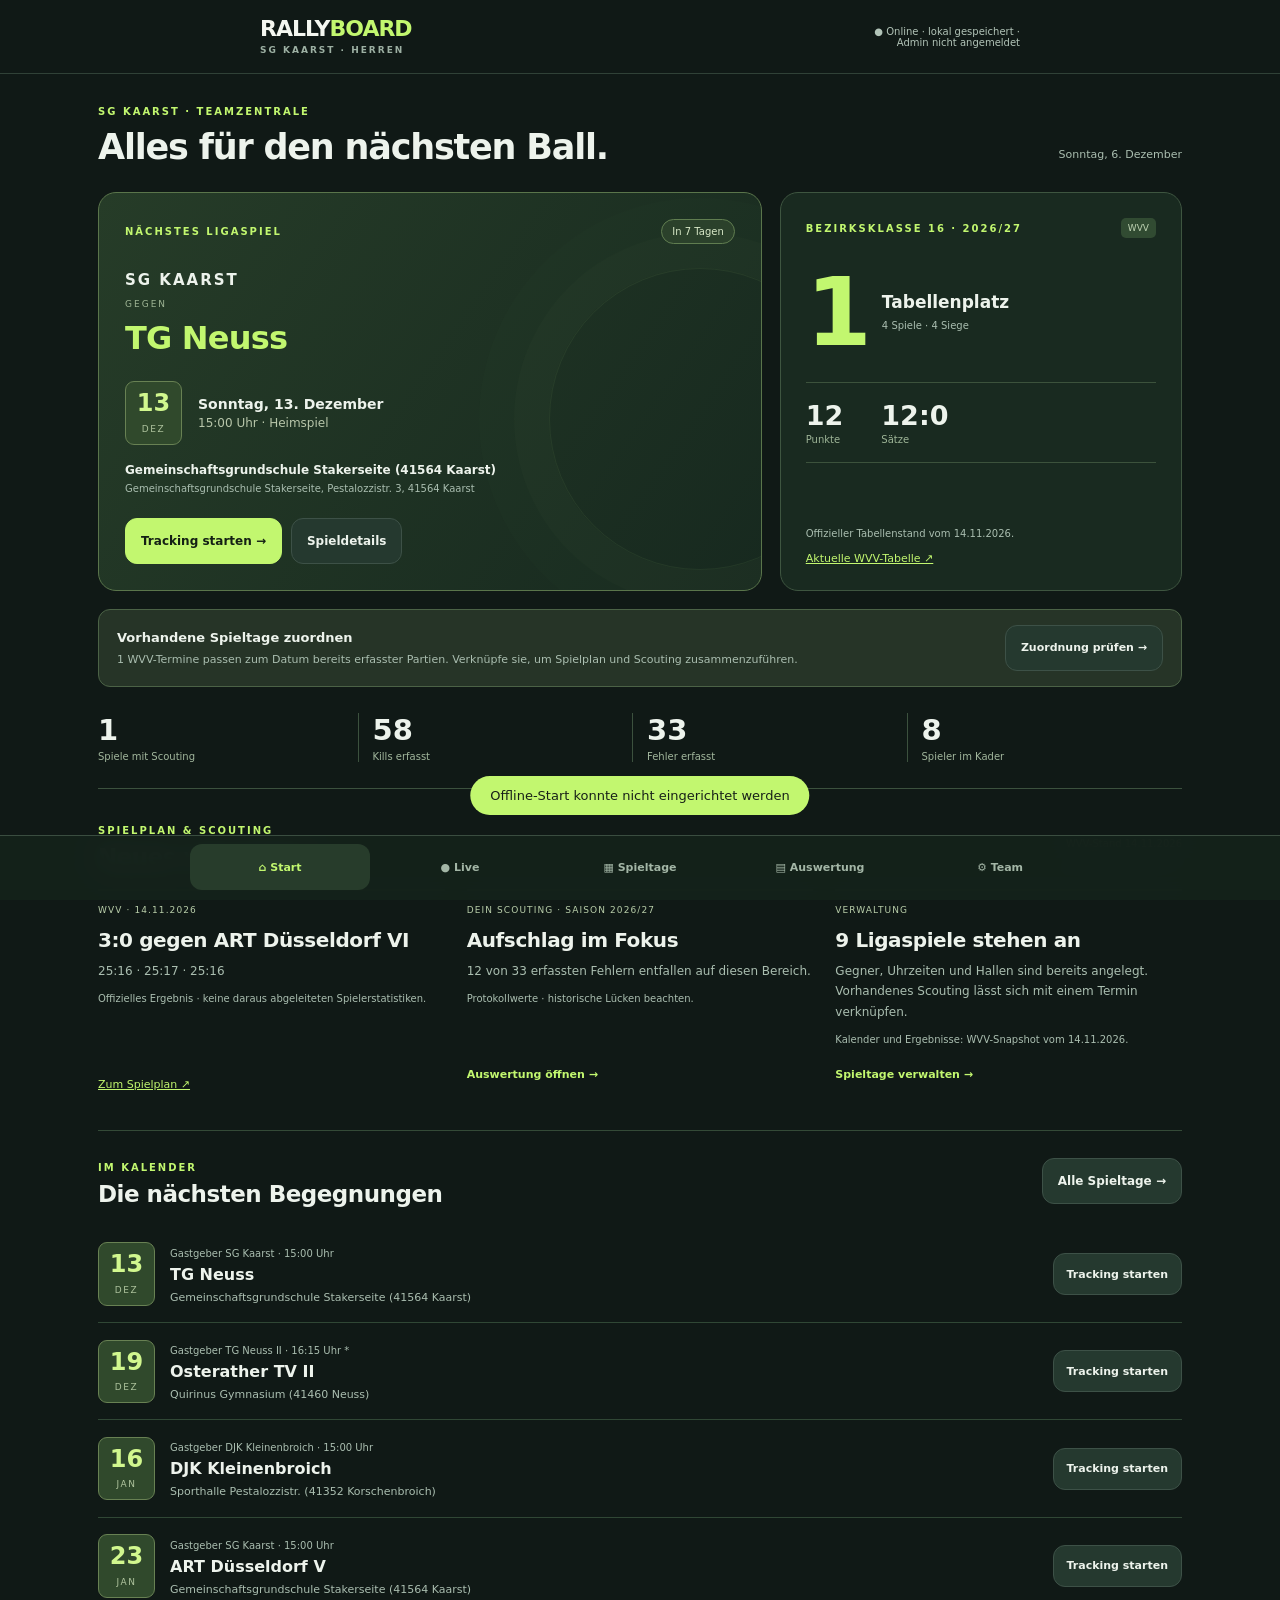
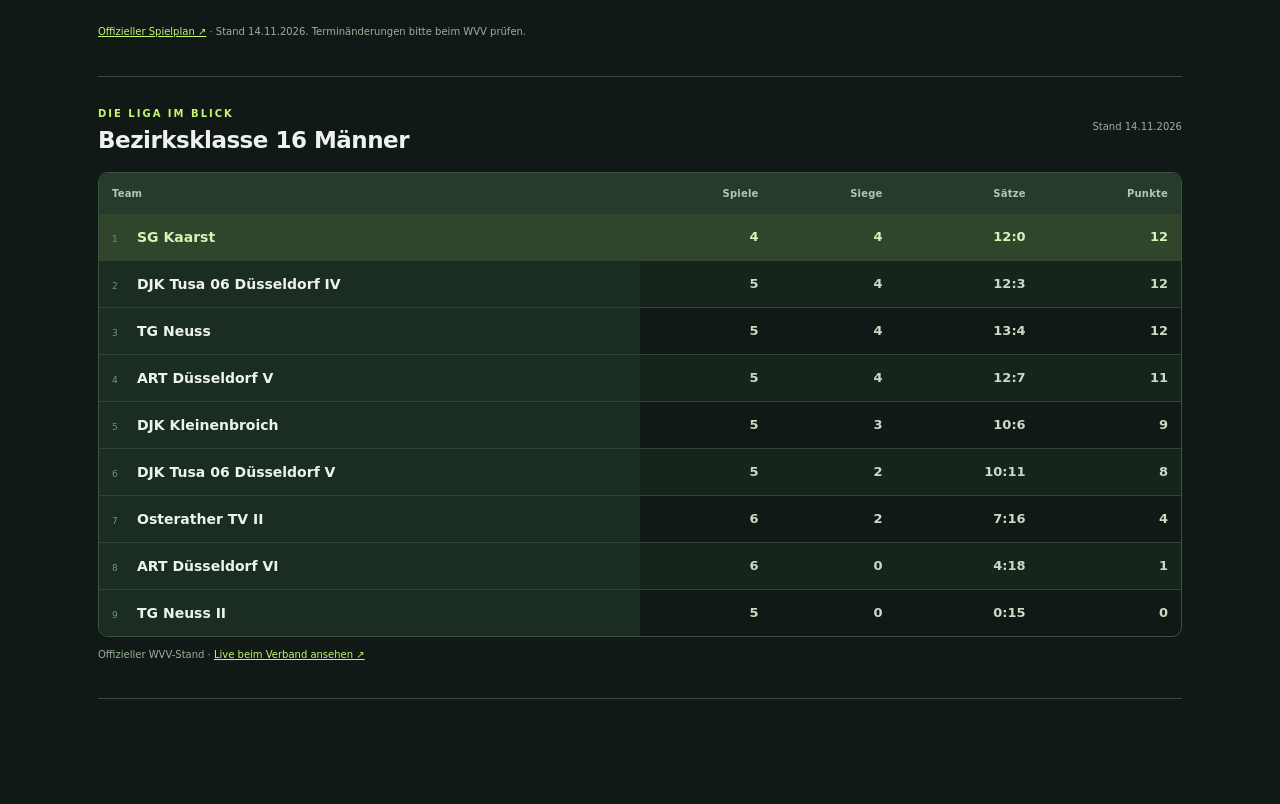
==== index.html @ a2b87a85 "Add WVV fixture import and club dashboard with upcoming games and news" ====
<!doctype html><html lang="de"><head><meta charset="UTF-8"><meta name="viewport" content="width=device-width,initial-scale=1,viewport-fit=cover"><meta name="theme-color" content="#101916"><meta name="apple-mobile-web-app-capable" content="yes"><meta name="apple-mobile-web-app-title" content="RallyBoard"><title>RallyBoard · SG Kaarst</title><link rel="manifest" href="./manifest.webmanifest"><link rel="icon" href="./icon.svg"><link rel="apple-touch-icon" href="./icon-192.png"><link rel="stylesheet" href="./style.css?v=13"></head><body><header><a class="brand" href="./">RALLY<span>BOARD</span><small>SG KAARST · HERREN</small></a><span id="status" role="status">Speicher wird geöffnet …</span></header><main id="app"></main><nav id="nav" aria-label="Hauptnavigation"></nav><div id="toast" role="status" aria-live="polite"></div><dialog id="sheet"></dialog><script type="module" src="./app.mjs?v=13"></script></body></html>
---- style.css ----
:root{font-family:Inter,ui-sans-serif,system-ui,-apple-system,sans-serif;color:#edf3ec;background:#101916;font-synthesis:none;color-scheme:dark}*{box-sizing:border-box}body{margin:0}button,input,select{font:inherit}button,a,input,select{touch-action:manipulation}button{cursor:pointer;border:1px solid #3d5147;border-radius:12px;padding:13px 15px;background:#25392f;color:#edf3ec;font-weight:650;min-height:46px}button:active{transform:scale(.98)}button:disabled{opacity:.4;cursor:default}button:focus-visible,input:focus-visible,select:focus-visible{outline:3px solid #c2f76f;outline-offset:3px}a{color:#c2f76f}header{height:84px;padding:18px max(18px,calc((100vw - 760px)/2));display:flex;align-items:center;justify-content:space-between;border-bottom:1px solid #304137;gap:12px}.brand{color:#f4f7f0;text-decoration:none;font-weight:900;font-style:italic;letter-spacing:-1px;font-size:22px}.brand span{color:#c2f76f}.brand small{display:block;font-style:normal;letter-spacing:2px;font-size:9px;color:#9db0a3;margin-top:3px}#status{font-size:10px;color:#b2c4b8;text-align:right;max-width:150px}main{max-width:760px;margin:auto;padding:20px 18px 105px}h1{font-size:30px;letter-spacing:-1px;margin:6px 0 18px}h2{font-size:20px;margin:8px 0 16px}h3{font-size:16px}p,small{color:#aabeb0;line-height:1.5}small{font-size:12px}.eyebrow{text-transform:uppercase;color:#c2f76f;font-size:10px;letter-spacing:2px;font-weight:750}.row{display:flex;align-items:center;justify-content:space-between;gap:10px}.row>*{min-width:0}.primary{background:#c2f76f;color:#142014;border-color:#c2f76f}.wide{width:100%;margin-top:12px}.players{display:grid;grid-template-columns:1fr 1fr;gap:10px;margin:14px 0}.player{height:clamp(86px,14vh,125px);text-align:left;background:linear-gradient(140deg,#293c31,#1c2d24);position:relative;padding:16px;border-color:#435b4a}.player b{display:block;font-size:23px;letter-spacing:-.5px}.player small{font-size:11px;color:#a8bda8}.player .slot{position:absolute;right:12px;top:12px;color:#86a17d;font-size:11px}.court{border-top:3px solid #9bb394;padding-top:8px}.positions{display:grid;grid-template-columns:repeat(5,1fr);gap:6px}.positions button{padding:10px 2px;font-size:12px}.positions b{display:block;color:#c2f76f;font-size:20px;margin-top:3px}.toolbar{display:flex;gap:8px;margin-top:13px}.toolbar button{flex:1}nav{position:fixed;bottom:0;left:0;right:0;background:#14221bf5;border-top:1px solid #3a4d40;display:flex;justify-content:center;padding:8px 8px max(10px,env(safe-area-inset-bottom));z-index:3;backdrop-filter:blur(14px)}nav button{width:180px;border:0;background:none;font-size:12px;color:#a3b6a6;padding:12px 5px}nav button.sel{color:#c2f76f;background:#273c2b}.section{border-top:1px solid #35483a;padding:18px 0;margin-top:14px}.stat{display:flex;justify-content:space-between;gap:12px;padding:12px 0;border-bottom:1px solid #2e4034}.stat b{color:#e5f3df}.match{padding:18px 0;border-bottom:1px solid #35483a}.match h3{margin:5px 0}.badge{color:#c2f76f;font-size:11px}.two{display:grid;grid-template-columns:1fr 1fr;gap:10px}label{display:block;font-size:12px;color:#aabeb0;margin:12px 0 6px}input,select{width:100%;border:1px solid #48604f;background:#1b2b22;border-radius:10px;padding:12px;color:#f2f7ef;font-size:16px;min-width:0}dialog{background:#17271e;color:#edf3ec;border:1px solid #536b54;border-radius:22px 22px 0 0;padding:20px;position:fixed;top:auto;bottom:0;margin:0 auto;width:min(100%,760px);max-width:100%;max-height:94dvh;overflow:auto;padding-bottom:max(22px,env(safe-area-inset-bottom))}dialog::backdrop{background:#030b08bb;backdrop-filter:blur(3px)}.actions{display:grid;grid-template-columns:1fr 1fr;gap:8px;margin-top:16px}.actions button{min-height:58px;text-align:left;font-size:14px}.actions .positive{background:#30492b;border-color:#6c9054}.actions .negative{background:#432d29;border-color:#775047}#toast{position:fixed;bottom:85px;left:50%;transform:translateX(-50%);background:#c2f76f;color:#172118;padding:12px 20px;border-radius:20px;max-width:94%;font-size:13px;pointer-events:none;z-index:8;display:none}.notice{border-left:3px solid #c2f76f;padding:8px 12px;background:#203121;font-size:12px}.bar{height:5px;background:#c2f76f;border-radius:5px;margin-top:7px}.rank{font-size:30px;font-weight:800;color:#c2f76f}.error{color:#ffb4a4}details{padding:14px 0}summary{cursor:pointer;min-height:40px}.empty{padding:30px 0} @media(max-height:700px){header{height:65px}main{padding-top:12px}.player{height:76px;padding:12px}.players{gap:7px;margin:8px 0}.player b{font-size:20px}h1{font-size:25px;margin-bottom:10px}.actions button{min-height:46px;padding:10px}}
/* Keep the complete live control surface within typical iPhone viewports. */
main.live{padding-top:14px}main.live h1{font-size:23px;white-space:nowrap;overflow:hidden;text-overflow:ellipsis;max-width:100%;margin:7px 0 12px}main.live>.row:first-child>div{flex:1}main.live .player{height:clamp(72px,10.5dvh,98px);padding:12px}main.live .player b{font-size:21px}main.live .player small{font-size:10px}main.live .players{margin:10px 0;gap:8px}main.live .row h3{margin:9px 0}main.live .positions button{padding:7px 2px}main.live .toolbar{margin-top:10px}main.live .toolbar button{font-size:12px;padding:10px 8px}main.live #undo{flex-shrink:0}header{height:74px} @media(max-height:700px){main.live{padding-top:8px}main.live .player{height:68px}main.live .player small{display:none}main.live .positions b{font-size:16px}main.live .toolbar button{min-height:42px}header{height:60px}}
.danger{color:#ffb4a4;border-color:#875349;background:#3c2926}.match button{margin-top:5px}
/* Match analysis: editorial summaries and readable comparison tables. */
main.analysis{max-width:1120px;padding-top:26px}.analysis-header h1{font-size:36px;margin:8px 0}.analysis-header>p{margin:0 0 22px}.analysis-filters{display:grid;grid-template-columns:1fr 2fr 1fr;gap:12px}.analysis-filters label{margin-top:0}.analysis-filters select{background:#17271f}.analysis-tabs{display:flex;border-bottom:1px solid #415342;margin:22px 0 0;gap:8px}.analysis-tabs button{background:none;border:0;border-radius:0;padding:14px 22px;color:#9eb4a6;border-bottom:3px solid transparent}.analysis-tabs button.active{color:#c2f76f;border-bottom-color:#c2f76f}.summary-strip{display:grid;grid-template-columns:repeat(4,1fr);border-bottom:1px solid #35483a;padding:25px 0 22px;gap:18px}.summary-strip>div{border-right:1px solid #35483a;padding-right:12px}.summary-strip>div:last-child{border-right:0}.summary-strip span{font-size:12px;color:#adbdaf}.summary-strip b{display:block;font-size:40px;line-height:1.25;letter-spacing:-1.5px;font-weight:800}.summary-strip small{display:block;font-size:10px;color:#92aa98;margin-top:4px}.data-context{padding:14px 0;border-bottom:1px solid #35483a;font-size:12px}.data-context>div{display:flex;align-items:center;gap:9px;flex-wrap:wrap}.data-context>div>span:last-child{margin-left:auto;color:#9fb4a4}.data-context p{margin:6px 0 0;font-size:12px}.context-dot{width:7px;height:7px;flex:none;background:#c2f76f;border-radius:50%}.context-dot.limited{background:#efbf79}.data-context summary{min-height:28px;color:#c7d2c4}.data-context details{padding:8px 0 0}.coverage-line{padding:9px 0;border-bottom:1px solid #293c30}.coverage-line b,.coverage-line span{display:block}.coverage-line span{color:#a8bbaa;margin-top:3px}.analysis-insights{display:grid;grid-template-columns:repeat(3,minmax(0,1fr));gap:22px;padding:24px 0;border-bottom:1px solid #35483a}.insight-label{text-transform:uppercase;letter-spacing:1px;font-size:9px;color:#a9bdab}.analysis-insights h3{font-size:22px;letter-spacing:-.5px;margin:9px 0;color:#e8f2e1}.analysis-insights p{font-size:12px;margin:0;line-height:1.65}.analysis-insights p b{color:#cfddc9}.analysis-grid{display:grid;grid-template-columns:1.1fr 1fr;gap:34px}.analysis-section{padding:24px 0;border-bottom:1px solid #35483a;min-width:0}.section-heading{display:flex;align-items:center;justify-content:space-between;gap:14px;margin-bottom:18px}.section-heading h2{font-size:23px;letter-spacing:-.5px;margin:6px 0 0}.section-heading>.number-tag{white-space:nowrap;background:#293a2b;color:#c2f76f;border:1px solid #465f40;border-radius:30px;padding:7px 11px;font-size:11px}.section-heading button{font-size:12px;white-space:nowrap}.section-heading label{margin:0 0 4px;font-size:10px}.section-heading select{padding:8px;font-size:12px;min-width:140px}.error-distribution-row{margin:16px 0}.error-distribution-row .row>b{font-size:13px}.error-distribution-row strong{color:#ffc19d;font-size:17px}.error-track{background:#26372c;border-radius:3px;height:7px;margin:8px 0 5px;overflow:hidden}.error-track span{display:block;height:100%;background:#e6a37c;border-radius:3px}.error-distribution-row>small{font-size:10px}.distribution-court{display:grid;grid-template-columns:repeat(3,1fr);grid-template-rows:auto 1fr 1fr;border:1px solid #698464;background:linear-gradient(160deg,#253d2a,#17291e);padding:8px;gap:7px;min-height:266px}.court-net{grid-column:1/-1;border-bottom:3px double #a4b59a;text-align:center;letter-spacing:4px;color:#9fb597;font-size:8px;padding:4px 0 7px}.court-position{display:flex;flex-direction:column;align-items:center;justify-content:center;border:1px solid #506c4b;border-radius:5px;min-height:90px}.court-position small{font-size:10px;color:#bdd0b3}.court-position b{font-size:28px;color:#d1f994;line-height:1.3}.court-position span{font-size:11px;color:#b6cca9}.court-pos-5{grid-column:1}.court-pos-6{grid-column:2}.rate-explainer{display:flex;align-items:center;gap:16px;border:1px solid #4b5541;border-radius:12px;background:#202b20;padding:17px 20px;margin:22px 0}.rate-symbol{font-size:29px;font-weight:800;color:#d5c99b}.rate-explainer h3{margin:0 0 5px;font-size:15px}.rate-explainer p{font-size:12px;line-height:1.6;margin:0}.rate-value{font-size:35px;color:#96aa91;margin-left:auto;padding-left:8px}.table-hint{display:flex;justify-content:space-between;gap:12px;margin:0 0 10px;font-size:10px;color:#9bb09f}.table-hint>span:last-child{white-space:nowrap}.table-scroll{overflow:auto;border:1px solid #3c5141;border-radius:10px;scrollbar-color:#58704f #18271e;scrollbar-width:thin}.data-table{width:100%;border-collapse:separate;border-spacing:0;font-variant-numeric:tabular-nums;min-width:650px}.data-table th,.data-table td{padding:15px 13px;text-align:right;border-bottom:1px solid #2e4434;white-space:nowrap;font-size:13px}.data-table thead th{background:#263b2c;color:#b1c7af;font-size:10px;font-weight:650;letter-spacing:.2px}.data-table th:first-child{text-align:left;position:sticky;left:0;background:#1b2c21;z-index:1;min-width:145px}.data-table thead th:first-child{background:#263b2c;z-index:2}.data-table tbody th{font-size:14px;font-weight:650}.data-table tbody tr:nth-child(even) td{background:#15251b}.data-table tbody tr:hover td,.data-table tbody tr:hover th{background:#2b3c2b}.data-table tr:last-child td,.data-table tr:last-child th{border-bottom:0}.data-table td{color:#cbdac5;font-weight:600}.data-table td.cell-good{color:#c2f76f}.data-table td.cell-error{color:#f0b18a;background:#402d2229}.data-table sup{font-size:10px;color:#e4bf80;margin-left:2px}.table-rank{font-size:9px;color:#789379;display:inline-block;min-width:25px;font-weight:500}.table-note{font-size:10px;line-height:1.7;margin:11px 0 0;color:#a4b7a5}.missing{color:#829584}.unassigned{display:flex;justify-content:space-between;gap:12px;background:#302e21;padding:12px 14px;border-left:3px solid #d0bb7c;border-radius:4px;margin-top:14px;font-size:11px}.unassigned b{color:#e2d1a0}.unassigned span{color:#baae90}.table-groups{display:flex;gap:7px;margin-bottom:18px;flex-wrap:wrap}.table-groups button{background:#1a2c20;font-size:11px;padding:10px 14px;min-height:40px}.table-groups .active{background:#c2f76f;color:#142014;border-color:#c2f76f}.set-table{min-width:930px}.set-table tbody th small,.set-table tbody th b{display:block}.set-table tbody th small{font-size:9px;font-weight:400;max-width:190px;overflow:hidden;text-overflow:ellipsis}.set-table tbody th b{font-size:13px;margin-top:3px}.analysis-export{display:flex;align-items:center;gap:9px;padding:24px 0;flex-wrap:wrap}.analysis-export>div{margin-right:auto}.analysis-export b,.analysis-export small{display:block}.analysis-export b{font-size:13px}.analysis-export small{font-size:10px;margin-top:4px}.analysis-export button{font-size:11px}.analysis-empty{padding:28px 0;line-height:1.7;color:#a7bda7}.sr-only{position:absolute;width:1px;height:1px;padding:0;margin:-1px;overflow:hidden;clip:rect(0,0,0,0);white-space:nowrap;border:0}
@media(max-width:700px){main.analysis{padding-top:20px}.analysis-header h1{font-size:29px}.analysis-header>p{font-size:12px}.analysis-filters{grid-template-columns:1fr 1fr;gap:10px}.analysis-filters>div:nth-child(2){grid-column:1/-1;grid-row:2}.analysis-filters select{font-size:13px;padding:10px}.analysis-tabs{gap:0;margin-top:20px}.analysis-tabs button{flex:1;font-size:12px;padding:12px 7px}.summary-strip{gap:20px 15px;grid-template-columns:1fr 1fr;padding:20px 0}.summary-strip>div:nth-child(2){border-right:0}.summary-strip b{font-size:34px}.summary-strip small{font-size:9px}.data-context>div>span:last-child{margin-left:16px;font-size:10px}.analysis-insights{grid-template-columns:1fr;gap:17px;padding:20px 0}.analysis-insights>div{padding-left:12px;border-left:2px solid #516543}.analysis-insights h3{font-size:20px;margin:6px 0}.analysis-grid{grid-template-columns:1fr;gap:0}.section-heading h2{font-size:20px}.section-heading button{white-space:normal;font-size:10px;padding:9px}.rate-explainer{gap:10px;padding:14px 12px}.rate-symbol{font-size:24px}.rate-explainer h3{font-size:13px}.rate-explainer p{font-size:11px}.rate-value{display:none}.unassigned{flex-direction:column;gap:4px}.data-table th,.data-table td{padding:13px 11px}.data-table th:first-child{min-width:125px}.table-hint{font-size:9px}.section-heading select{min-width:120px;font-size:11px}.analysis-export>div{width:100%;margin-bottom:4px}.analysis-export button{flex:1}.distribution-court{min-height:240px}}
.players-table{table-layout:fixed}.players-table th:first-child{width:145px;min-width:145px;max-width:145px;box-shadow:3px 0 0 #35483a55}.players-table.table-positive,.players-table.table-errors{min-width:940px}@media(max-width:700px){.players-table th:first-child{width:125px;min-width:125px;max-width:125px}}
/* Team home: fixture-led club overview with factual news and league context. */
main.home{max-width:1120px;padding-top:26px}.home-heading{display:flex;align-items:flex-end;justify-content:space-between;gap:18px;margin-bottom:25px}.home-heading h1{font-size:35px;letter-spacing:-1.2px;margin:8px 0 0}.home-heading>small{text-align:right;font-size:11px;padding-bottom:4px}.home-feature-grid{display:grid;grid-template-columns:1.65fr 1fr;gap:18px}.next-match{position:relative;overflow:hidden;background:linear-gradient(125deg,#263c28,#17291f);border:1px solid #5a754b;border-radius:18px;padding:26px}.next-match::after{content:'';position:absolute;right:-90px;top:75px;width:300px;height:300px;border:1px solid #67875625;border-radius:50%;box-shadow:0 0 0 35px #67875609,0 0 0 70px #67875605;pointer-events:none}.next-match>*{position:relative;z-index:1}.date-badge{font-size:10px;border:1px solid #607d50;border-radius:20px;padding:6px 10px;color:#d9e9c8;background:#2b412b;white-space:nowrap}.next-opponent{margin:26px 0 25px}.next-opponent>span{font-size:15px;letter-spacing:2px;font-weight:800}.next-opponent>small{display:block;text-transform:uppercase;letter-spacing:2px;font-size:9px;margin:9px 0;color:#9fb595}.next-opponent h2{font-size:32px;letter-spacing:-.8px;line-height:1.12;max-width:490px;margin:0;color:#c2f76f}.next-details{display:flex;align-items:center;gap:16px}.fixture-date{border:1px solid #688153;background:#30492c;border-radius:9px;min-width:57px;width:57px;text-align:center;padding:8px 4px;flex:none}.fixture-date b{display:block;font-size:24px;line-height:1.1;color:#d1f78e}.fixture-date span{font-size:9px;letter-spacing:1.5px;text-transform:uppercase;color:#afc49e}.next-details>div:last-child>b,.next-details>div:last-child>span{display:block}.next-details>div:last-child>b{font-size:14px}.next-details>div:last-child>span{font-size:12px;color:#b8c6aa;margin-top:4px}.next-venue{margin:18px 0 0}.next-venue b,.next-venue small{display:block}.next-venue b{font-size:12px;font-weight:600}.next-venue small{font-size:10px;margin-top:4px}.kickoff-note{font-size:10px;line-height:1.5;max-width:390px;margin:10px 0 0;color:#bbcca9}.next-actions{display:flex;gap:9px;margin-top:22px}.next-actions button{font-size:12px}.league-standing{border:1px solid #3e5540;border-radius:18px;padding:25px;background:#192a20;display:flex;flex-direction:column}.source-badge{font-size:9px;background:#314b32;border-radius:5px;padding:5px 7px;color:#bed2b2}.standing-rank{display:flex;align-items:center;gap:16px;margin:27px 0 22px}.standing-rank>b{font-size:95px;line-height:1;color:#c2f76f;letter-spacing:-6px}.standing-rank>span{font-size:17px;font-weight:600}.standing-rank small{display:block;font-size:10px;margin-top:6px;font-weight:400}.standing-numbers{display:flex;gap:38px;border-top:1px solid #3c523c;border-bottom:1px solid #3c523c;padding:17px 0}.standing-numbers b,.standing-numbers span{display:block}.standing-numbers b{font-size:27px;font-variant-numeric:tabular-nums}.standing-numbers span{font-size:10px;color:#9eb597;margin-top:3px}.league-standing>p{font-size:10px;line-height:1.7;margin-top:auto;padding-top:18px}.league-standing>a{font-size:11px}.home-summary{display:grid;grid-template-columns:repeat(4,1fr);padding:26px 0;border-bottom:1px solid #3c513e;margin-bottom:5px;gap:14px}.home-summary>div{border-right:1px solid #3c513e}.home-summary>div:last-child{border:0}.home-summary b{font-size:29px;font-variant-numeric:tabular-nums;font-weight:750}.home-summary span{display:block;font-size:10px;color:#a2b79d;margin-top:4px}.home-section{padding:25px 0;border-bottom:1px solid #344a37}.home-section .section-heading{margin-bottom:19px}.home-section h2{font-size:23px;margin-bottom:0}.source-note{font-size:10px;line-height:1.65;color:#99b29a}.team-news{display:grid;grid-template-columns:repeat(3,minmax(0,1fr));gap:22px}.team-news article{border-top:2px solid #5b744d;padding:14px 0;display:flex;flex-direction:column}.news-label{font-size:9px;text-transform:uppercase;letter-spacing:1.1px;color:#b9ceaa}.team-news h3{font-size:20px;letter-spacing:-.4px;line-height:1.3;margin:12px 0 8px}.team-news p{font-size:12px;line-height:1.7;margin:0 0 10px}.team-news small{font-size:10px;margin-bottom:12px}.team-news a,.team-news button{font-size:11px;margin-top:auto;text-align:left}.text-button{border:0;background:none;color:#c2f76f;padding:5px 0;min-height:32px}.fixture-list-item{display:flex;align-items:center;gap:15px;padding:16px 0;border-bottom:1px solid #304735}.fixture-list-item:last-of-type{border:0}.fixture-list-item>div:nth-child(2){flex:1;min-width:0}.fixture-list-item h3{font-size:16px;margin:4px 0;line-height:1.3}.fixture-list-item small{font-size:10px}.fixture-list-item p{font-size:11px;margin:0}.fixture-list-item button{font-size:11px;min-height:42px;padding:10px 13px}.league-table{min-width:580px}.league-table th:first-child{min-width:240px}.league-table .club-row td,.league-table .club-row th{background:#30452b;color:#d7f4b6}.active-match,.link-notice{display:flex;align-items:center;justify-content:space-between;gap:14px;border:1px solid #587e45;background:#253a27;border-radius:12px;padding:15px 18px;margin:0 0 18px}.active-match>div{display:flex;align-items:center;flex-wrap:wrap;gap:8px}.active-match small{width:100%;padding-left:16px}.active-match b{font-size:12px}.active-match button,.link-notice button{font-size:11px;flex-shrink:0}.live-dot{height:7px;width:7px;background:#c2f76f;border-radius:50%}.link-notice{margin:18px 0 0;background:#263427;border-color:#4b6246}.link-notice b{font-size:13px}.link-notice p{font-size:11px;margin:5px 0 0;line-height:1.6}.fixture-meta{font-size:12px;margin:8px 0 4px;color:#b5cbac}.fixture-place{font-size:11px;margin:0 0 8px;color:#9fb49c}.match-list-tabs{margin:20px 0 5px}nav button{font-size:11px}
@media(max-width:700px){main.home{padding-top:20px}.home-heading{display:block;margin-bottom:20px}.home-heading h1{font-size:28px;line-height:1.13;margin:9px 0 10px}.home-heading>small{display:block;text-align:left;font-size:10px}.home-feature-grid{grid-template-columns:1fr;gap:13px}.next-match{padding:20px 18px}.next-opponent{margin:24px 0}.next-opponent h2{font-size:28px;max-width:310px}.next-opponent>span{font-size:12px}.next-details{gap:12px}.next-details>div:last-child>b{font-size:12px}.next-details>div:last-child>span{font-size:11px}.next-venue b{font-size:11px}.next-actions{margin-top:19px}.next-actions button{font-size:11px;flex:1;padding:11px 7px}.league-standing{padding:19px}.standing-rank{margin:16px 0}.standing-rank>b{font-size:67px}.standing-rank>span{font-size:15px}.standing-numbers{position:static;padding:12px 0;gap:45px}.league-standing>p{padding-top:8px;margin-bottom:8px}.home-summary{grid-template-columns:1fr 1fr;gap:17px;padding:22px 0}.home-summary>div:nth-child(2){border:0}.home-summary b{font-size:26px}.home-summary span{font-size:9px}.team-news{grid-template-columns:1fr;gap:8px}.team-news article{border-top-width:1px;padding:15px 0}.team-news h3{font-size:20px;margin:9px 0}.team-news article:first-child{border-top-width:2px}.fixture-list-item{gap:10px;flex-wrap:wrap;align-items:flex-start}.fixture-list-item .fixture-date{min-width:49px;width:49px;padding:8px 3px}.fixture-list-item h3{font-size:14px}.fixture-list-item p{font-size:10px;line-height:1.6}.fixture-list-item button{margin-left:59px;font-size:10px}.fixture-list-item>div:nth-child(2){width:calc(100% - 60px);flex:auto}.home-section .section-heading>button{font-size:10px;max-width:115px}.home-section h2{font-size:20px}.home-section .section-heading{align-items:flex-start}.home-section .source-note{font-size:9px}.active-match,.link-notice{padding:13px 12px;flex-wrap:wrap}.active-match button,.link-notice button{width:100%;min-height:40px}.fixture-meta{font-size:11px;line-height:1.6}.fixture-place{font-size:10px}.match-list-tabs{gap:5px}.match-list-tabs button{font-size:10px;padding:9px 11px}nav{gap:2px}nav button{font-size:10px;padding:12px 1px;white-space:nowrap}}
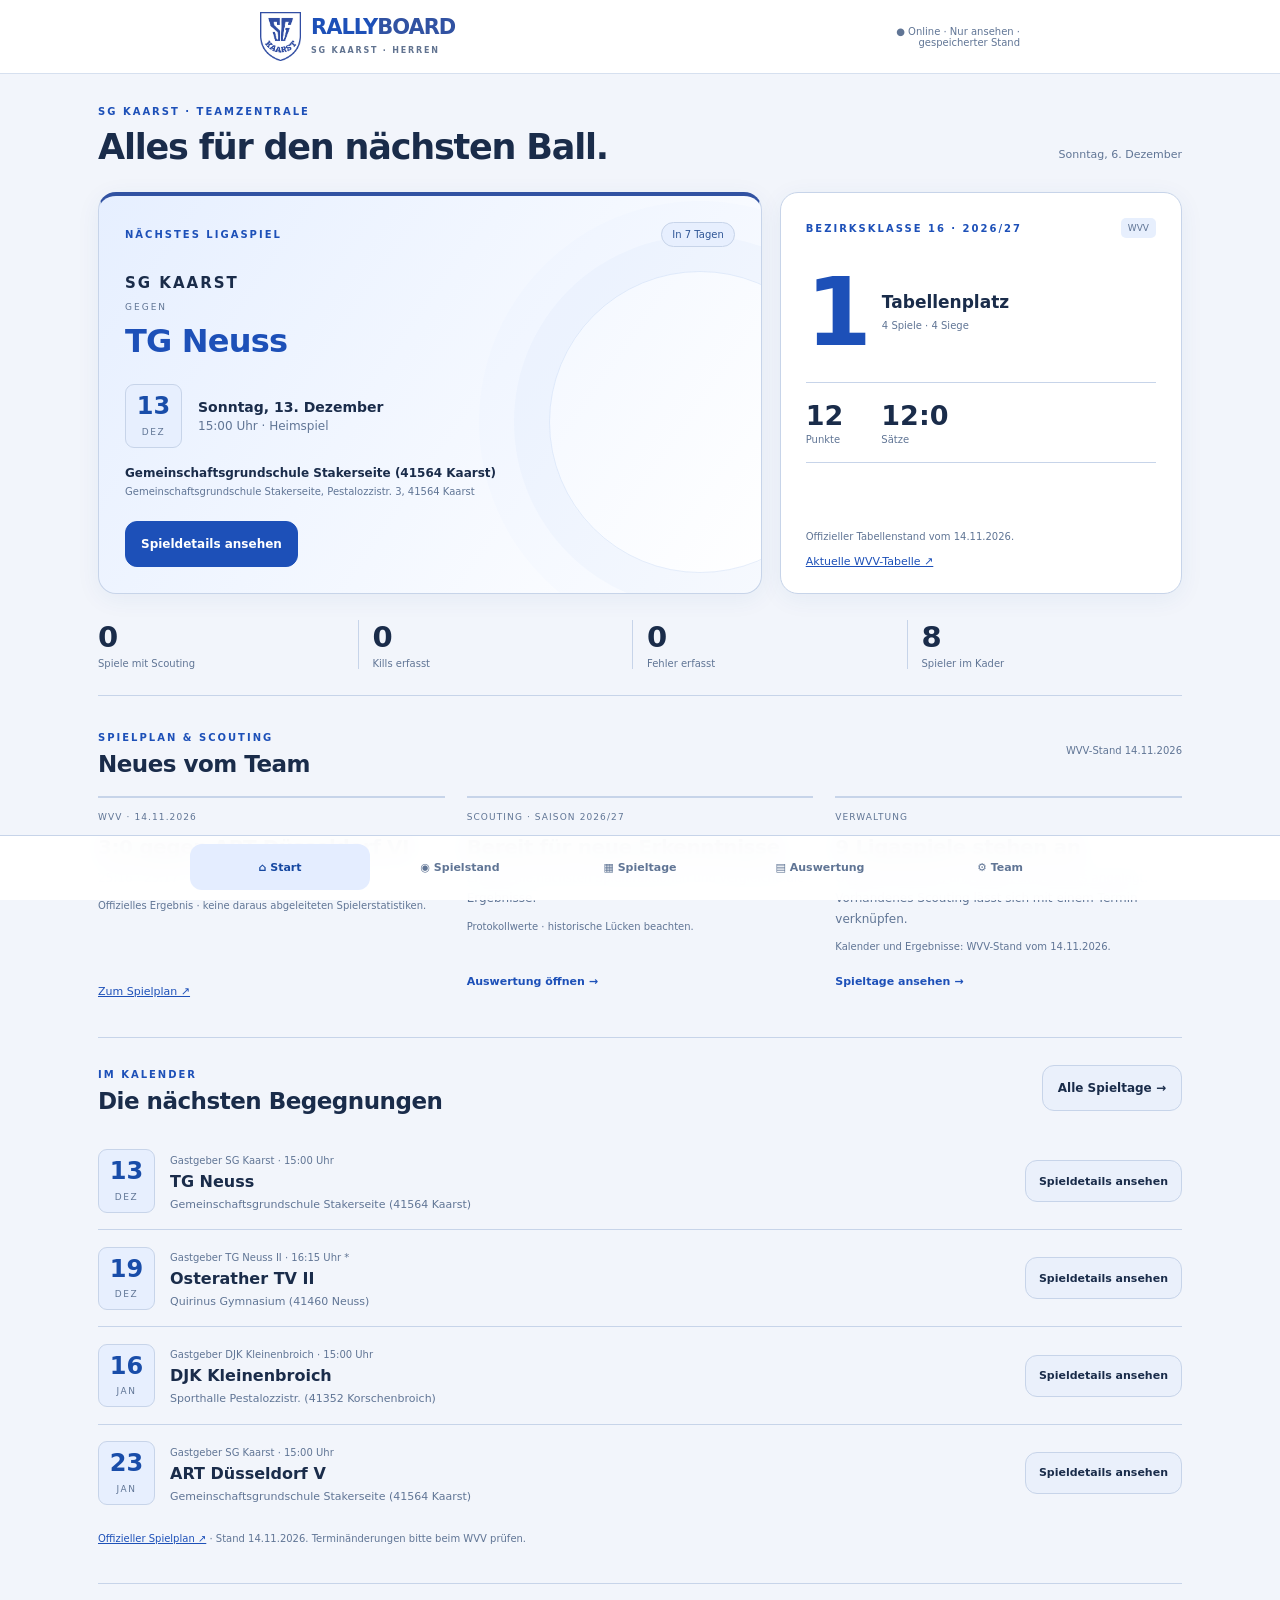
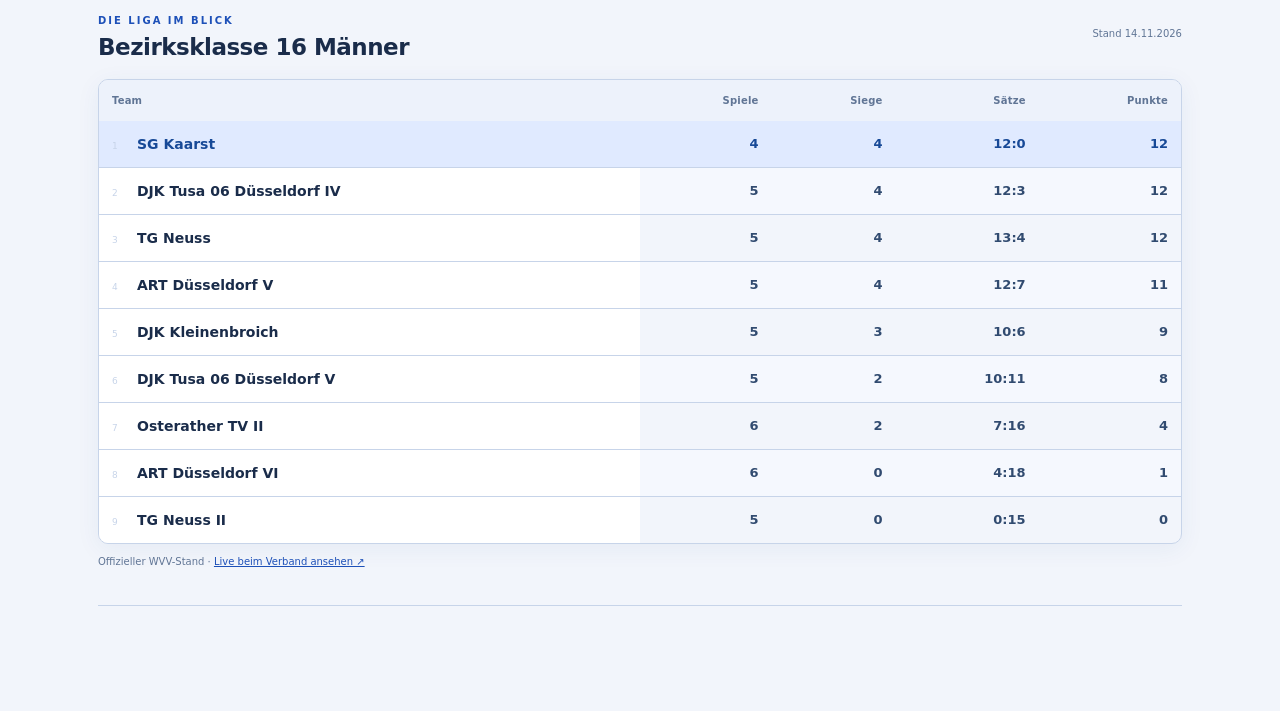
==== commit 535c5bfa: "Add public spectator mode, verified admin controls, explicit lineups and blue-white club design" ====
--- a/index.html
+++ b/index.html
@@ -1,2 +1,2 @@
-<!doctype html><html lang="de"><head><meta charset="UTF-8"><meta name="viewport" content="width=device-width,initial-scale=1,viewport-fit=cover"><meta name="theme-color" content="#101916"><meta name="apple-mobile-web-app-capable" content="yes"><meta name="apple-mobile-web-app-title" content="RallyBoard"><title>RallyBoard · SG Kaarst</title><link rel="manifest" href="./manifest.webmanifest"><link rel="icon" href="./icon.svg"><link rel="apple-touch-icon" href="./icon-192.png"><link rel="stylesheet" href="./style.css?v=13"></head><body><header><a class="brand" href="./">RALLY<span>BOARD</span><small>SG KAARST · HERREN</small></a><span id="status" role="status">Speicher wird geöffnet …</span></header><main id="app"></main><nav id="nav" aria-label="Hauptnavigation"></nav><div id="toast" role="status" aria-live="polite"></div><dialog id="sheet"></dialog><script type="module" src="./app.mjs?v=13"></script></body></html>
+<!doctype html><html lang="de"><head><meta charset="UTF-8"><meta name="viewport" content="width=device-width,initial-scale=1,viewport-fit=cover"><meta name="theme-color" content="#1d50b8"><meta name="apple-mobile-web-app-capable" content="yes"><meta name="apple-mobile-web-app-title" content="RallyBoard"><title>RallyBoard · SG Kaarst</title><link rel="manifest" href="./manifest.webmanifest"><link rel="icon" href="./icon.svg"><link rel="apple-touch-icon" href="./club-logo.png"><link rel="stylesheet" href="./style.css?v=15"></head><body><header><a class="brand" href="./"><img src="./club-logo.png" alt="SG Kaarst"><span class="brand-word">RALLY<span>BOARD</span><small>SG KAARST · HERREN</small></span></a><span id="status" role="status">Speicher wird geöffnet …</span></header><main id="app"></main><nav id="nav" aria-label="Hauptnavigation"></nav><div id="toast" role="status" aria-live="polite"></div><dialog id="sheet"></dialog><script type="module" src="./app.mjs?v=15"></script></body></html>
 
--- a/style.css
+++ b/style.css
@@ -1,11 +1,13 @@
-:root{font-family:Inter,ui-sans-serif,system-ui,-apple-system,sans-serif;color:#edf3ec;background:#101916;font-synthesis:none;color-scheme:dark}*{box-sizing:border-box}body{margin:0}button,input,select{font:inherit}button,a,input,select{touch-action:manipulation}button{cursor:pointer;border:1px solid #3d5147;border-radius:12px;padding:13px 15px;background:#25392f;color:#edf3ec;font-weight:650;min-height:46px}button:active{transform:scale(.98)}button:disabled{opacity:.4;cursor:default}button:focus-visible,input:focus-visible,select:focus-visible{outline:3px solid #c2f76f;outline-offset:3px}a{color:#c2f76f}header{height:84px;padding:18px max(18px,calc((100vw - 760px)/2));display:flex;align-items:center;justify-content:space-between;border-bottom:1px solid #304137;gap:12px}.brand{color:#f4f7f0;text-decoration:none;font-weight:900;font-style:italic;letter-spacing:-1px;font-size:22px}.brand span{color:#c2f76f}.brand small{display:block;font-style:normal;letter-spacing:2px;font-size:9px;color:#9db0a3;margin-top:3px}#status{font-size:10px;color:#b2c4b8;text-align:right;max-width:150px}main{max-width:760px;margin:auto;padding:20px 18px 105px}h1{font-size:30px;letter-spacing:-1px;margin:6px 0 18px}h2{font-size:20px;margin:8px 0 16px}h3{font-size:16px}p,small{color:#aabeb0;line-height:1.5}small{font-size:12px}.eyebrow{text-transform:uppercase;color:#c2f76f;font-size:10px;letter-spacing:2px;font-weight:750}.row{display:flex;align-items:center;justify-content:space-between;gap:10px}.row>*{min-width:0}.primary{background:#c2f76f;color:#142014;border-color:#c2f76f}.wide{width:100%;margin-top:12px}.players{display:grid;grid-template-columns:1fr 1fr;gap:10px;margin:14px 0}.player{height:clamp(86px,14vh,125px);text-align:left;background:linear-gradient(140deg,#293c31,#1c2d24);position:relative;padding:16px;border-color:#435b4a}.player b{display:block;font-size:23px;letter-spacing:-.5px}.player small{font-size:11px;color:#a8bda8}.player .slot{position:absolute;right:12px;top:12px;color:#86a17d;font-size:11px}.court{border-top:3px solid #9bb394;padding-top:8px}.positions{display:grid;grid-template-columns:repeat(5,1fr);gap:6px}.positions button{padding:10px 2px;font-size:12px}.positions b{display:block;color:#c2f76f;font-size:20px;margin-top:3px}.toolbar{display:flex;gap:8px;margin-top:13px}.toolbar button{flex:1}nav{position:fixed;bottom:0;left:0;right:0;background:#14221bf5;border-top:1px solid #3a4d40;display:flex;justify-content:center;padding:8px 8px max(10px,env(safe-area-inset-bottom));z-index:3;backdrop-filter:blur(14px)}nav button{width:180px;border:0;background:none;font-size:12px;color:#a3b6a6;padding:12px 5px}nav button.sel{color:#c2f76f;background:#273c2b}.section{border-top:1px solid #35483a;padding:18px 0;margin-top:14px}.stat{display:flex;justify-content:space-between;gap:12px;padding:12px 0;border-bottom:1px solid #2e4034}.stat b{color:#e5f3df}.match{padding:18px 0;border-bottom:1px solid #35483a}.match h3{margin:5px 0}.badge{color:#c2f76f;font-size:11px}.two{display:grid;grid-template-columns:1fr 1fr;gap:10px}label{display:block;font-size:12px;color:#aabeb0;margin:12px 0 6px}input,select{width:100%;border:1px solid #48604f;background:#1b2b22;border-radius:10px;padding:12px;color:#f2f7ef;font-size:16px;min-width:0}dialog{background:#17271e;color:#edf3ec;border:1px solid #536b54;border-radius:22px 22px 0 0;padding:20px;position:fixed;top:auto;bottom:0;margin:0 auto;width:min(100%,760px);max-width:100%;max-height:94dvh;overflow:auto;padding-bottom:max(22px,env(safe-area-inset-bottom))}dialog::backdrop{background:#030b08bb;backdrop-filter:blur(3px)}.actions{display:grid;grid-template-columns:1fr 1fr;gap:8px;margin-top:16px}.actions button{min-height:58px;text-align:left;font-size:14px}.actions .positive{background:#30492b;border-color:#6c9054}.actions .negative{background:#432d29;border-color:#775047}#toast{position:fixed;bottom:85px;left:50%;transform:translateX(-50%);background:#c2f76f;color:#172118;padding:12px 20px;border-radius:20px;max-width:94%;font-size:13px;pointer-events:none;z-index:8;display:none}.notice{border-left:3px solid #c2f76f;padding:8px 12px;background:#203121;font-size:12px}.bar{height:5px;background:#c2f76f;border-radius:5px;margin-top:7px}.rank{font-size:30px;font-weight:800;color:#c2f76f}.error{color:#ffb4a4}details{padding:14px 0}summary{cursor:pointer;min-height:40px}.empty{padding:30px 0} @media(max-height:700px){header{height:65px}main{padding-top:12px}.player{height:76px;padding:12px}.players{gap:7px;margin:8px 0}.player b{font-size:20px}h1{font-size:25px;margin-bottom:10px}.actions button{min-height:46px;padding:10px}}
+:root{font-family:Inter,ui-sans-serif,system-ui,-apple-system,sans-serif;color:#1a2c4a;background:#f2f5fb;font-synthesis:none;color-scheme:light}*{box-sizing:border-box}body{margin:0}button,input,select{font:inherit}button,a,input,select{touch-action:manipulation}button{cursor:pointer;border:1px solid #c7d4e9;border-radius:12px;padding:13px 15px;background:#eaf0fb;color:#1a2c4a;font-weight:650;min-height:46px}button:active{transform:scale(.98)}button:disabled{opacity:.4;cursor:default}button:focus-visible,input:focus-visible,select:focus-visible{outline:3px solid #1d50b8;outline-offset:3px}a{color:#1d50b8}header{height:84px;padding:18px max(18px,calc((100vw - 760px)/2));display:flex;align-items:center;justify-content:space-between;border-bottom:1px solid #c7d4e9;gap:12px}.brand{color:#1745a0;text-decoration:none;font-weight:900;font-style:italic;letter-spacing:-1px;font-size:22px}.brand span{color:#1d50b8}.brand small{display:block;font-style:normal;letter-spacing:2px;font-size:9px;color:#607595;margin-top:3px}#status{font-size:10px;color:#607595;text-align:right;max-width:150px}main{max-width:760px;margin:auto;padding:20px 18px 105px}h1{font-size:30px;letter-spacing:-1px;margin:6px 0 18px}h2{font-size:20px;margin:8px 0 16px}h3{font-size:16px}p,small{color:#607595;line-height:1.5}small{font-size:12px}.eyebrow{text-transform:uppercase;color:#1d50b8;font-size:10px;letter-spacing:2px;font-weight:750}.row{display:flex;align-items:center;justify-content:space-between;gap:10px}.row>*{min-width:0}.primary{background:#1d50b8;color:#ffffff;border-color:#1d50b8}.wide{width:100%;margin-top:12px}.players{display:grid;grid-template-columns:1fr 1fr;gap:10px;margin:14px 0}.player{height:clamp(86px,14vh,125px);text-align:left;background:linear-gradient(140deg,#ffffff,#edf3ff);position:relative;padding:16px;border-color:#c7d4e9}.player b{display:block;font-size:23px;letter-spacing:-.5px}.player small{font-size:11px;color:#607595}.player .slot{position:absolute;right:12px;top:12px;color:#607595;font-size:11px}.court{border-top:3px solid #607595;padding-top:8px}.positions{display:grid;grid-template-columns:repeat(5,1fr);gap:6px}.positions button{padding:10px 2px;font-size:12px}.positions b{display:block;color:#1d50b8;font-size:20px;margin-top:3px}.toolbar{display:flex;gap:8px;margin-top:13px}.toolbar button{flex:1}nav{position:fixed;bottom:0;left:0;right:0;background:#fffffff5;border-top:1px solid #c7d4e9;display:flex;justify-content:center;padding:8px 8px max(10px,env(safe-area-inset-bottom));z-index:3;backdrop-filter:blur(14px)}nav button{width:180px;border:0;background:none;font-size:12px;color:#607595;padding:12px 5px}nav button.sel{color:#1d50b8;background:#e4edff}.section{border-top:1px solid #c7d4e9;padding:18px 0;margin-top:14px}.stat{display:flex;justify-content:space-between;gap:12px;padding:12px 0;border-bottom:1px solid #c7d4e9}.stat b{color:#1c365c}.match{padding:18px 0;border-bottom:1px solid #c7d4e9}.match h3{margin:5px 0}.badge{color:#1d50b8;font-size:11px}.two{display:grid;grid-template-columns:1fr 1fr;gap:10px}label{display:block;font-size:12px;color:#607595;margin:12px 0 6px}input,select{width:100%;border:1px solid #c7d4e9;background:#ffffff;border-radius:10px;padding:12px;color:#1a2c4a;font-size:16px;min-width:0}dialog{background:#ffffff;color:#1a2c4a;border:1px solid #c7d4e9;border-radius:22px 22px 0 0;padding:20px;position:fixed;top:auto;bottom:0;margin:0 auto;width:min(100%,760px);max-width:100%;max-height:94dvh;overflow:auto;padding-bottom:max(22px,env(safe-area-inset-bottom))}dialog::backdrop{background:#0d214477;backdrop-filter:blur(3px)}.actions{display:grid;grid-template-columns:1fr 1fr;gap:8px;margin-top:16px}.actions button{min-height:58px;text-align:left;font-size:14px}.actions .positive{background:#eaf2ff;border-color:#90ade1}.actions .negative{background:#fff1ef;border-color:#e2a9ab}#toast{position:fixed;bottom:85px;left:50%;transform:translateX(-50%);background:#1d50b8;color:#ffffff;padding:12px 20px;border-radius:20px;max-width:94%;font-size:13px;pointer-events:none;z-index:8;display:none}.notice{border-left:3px solid #1d50b8;padding:8px 12px;background:#eaf1fc;font-size:12px}.bar{height:5px;background:#1d50b8;border-radius:5px;margin-top:7px}.rank{font-size:30px;font-weight:800;color:#1d50b8}.error{color:#b52b37}details{padding:14px 0}summary{cursor:pointer;min-height:40px}.empty{padding:30px 0} @media(max-height:700px){header{height:65px}main{padding-top:12px}.player{height:76px;padding:12px}.players{gap:7px;margin:8px 0}.player b{font-size:20px}h1{font-size:25px;margin-bottom:10px}.actions button{min-height:46px;padding:10px}}
 /* Keep the complete live control surface within typical iPhone viewports. */
 main.live{padding-top:14px}main.live h1{font-size:23px;white-space:nowrap;overflow:hidden;text-overflow:ellipsis;max-width:100%;margin:7px 0 12px}main.live>.row:first-child>div{flex:1}main.live .player{height:clamp(72px,10.5dvh,98px);padding:12px}main.live .player b{font-size:21px}main.live .player small{font-size:10px}main.live .players{margin:10px 0;gap:8px}main.live .row h3{margin:9px 0}main.live .positions button{padding:7px 2px}main.live .toolbar{margin-top:10px}main.live .toolbar button{font-size:12px;padding:10px 8px}main.live #undo{flex-shrink:0}header{height:74px} @media(max-height:700px){main.live{padding-top:8px}main.live .player{height:68px}main.live .player small{display:none}main.live .positions b{font-size:16px}main.live .toolbar button{min-height:42px}header{height:60px}}
-.danger{color:#ffb4a4;border-color:#875349;background:#3c2926}.match button{margin-top:5px}
+.danger{color:#b52b37;border-color:#df9da4;background:#fff1ef}.match button{margin-top:5px}
 /* Match analysis: editorial summaries and readable comparison tables. */
-main.analysis{max-width:1120px;padding-top:26px}.analysis-header h1{font-size:36px;margin:8px 0}.analysis-header>p{margin:0 0 22px}.analysis-filters{display:grid;grid-template-columns:1fr 2fr 1fr;gap:12px}.analysis-filters label{margin-top:0}.analysis-filters select{background:#17271f}.analysis-tabs{display:flex;border-bottom:1px solid #415342;margin:22px 0 0;gap:8px}.analysis-tabs button{background:none;border:0;border-radius:0;padding:14px 22px;color:#9eb4a6;border-bottom:3px solid transparent}.analysis-tabs button.active{color:#c2f76f;border-bottom-color:#c2f76f}.summary-strip{display:grid;grid-template-columns:repeat(4,1fr);border-bottom:1px solid #35483a;padding:25px 0 22px;gap:18px}.summary-strip>div{border-right:1px solid #35483a;padding-right:12px}.summary-strip>div:last-child{border-right:0}.summary-strip span{font-size:12px;color:#adbdaf}.summary-strip b{display:block;font-size:40px;line-height:1.25;letter-spacing:-1.5px;font-weight:800}.summary-strip small{display:block;font-size:10px;color:#92aa98;margin-top:4px}.data-context{padding:14px 0;border-bottom:1px solid #35483a;font-size:12px}.data-context>div{display:flex;align-items:center;gap:9px;flex-wrap:wrap}.data-context>div>span:last-child{margin-left:auto;color:#9fb4a4}.data-context p{margin:6px 0 0;font-size:12px}.context-dot{width:7px;height:7px;flex:none;background:#c2f76f;border-radius:50%}.context-dot.limited{background:#efbf79}.data-context summary{min-height:28px;color:#c7d2c4}.data-context details{padding:8px 0 0}.coverage-line{padding:9px 0;border-bottom:1px solid #293c30}.coverage-line b,.coverage-line span{display:block}.coverage-line span{color:#a8bbaa;margin-top:3px}.analysis-insights{display:grid;grid-template-columns:repeat(3,minmax(0,1fr));gap:22px;padding:24px 0;border-bottom:1px solid #35483a}.insight-label{text-transform:uppercase;letter-spacing:1px;font-size:9px;color:#a9bdab}.analysis-insights h3{font-size:22px;letter-spacing:-.5px;margin:9px 0;color:#e8f2e1}.analysis-insights p{font-size:12px;margin:0;line-height:1.65}.analysis-insights p b{color:#cfddc9}.analysis-grid{display:grid;grid-template-columns:1.1fr 1fr;gap:34px}.analysis-section{padding:24px 0;border-bottom:1px solid #35483a;min-width:0}.section-heading{display:flex;align-items:center;justify-content:space-between;gap:14px;margin-bottom:18px}.section-heading h2{font-size:23px;letter-spacing:-.5px;margin:6px 0 0}.section-heading>.number-tag{white-space:nowrap;background:#293a2b;color:#c2f76f;border:1px solid #465f40;border-radius:30px;padding:7px 11px;font-size:11px}.section-heading button{font-size:12px;white-space:nowrap}.section-heading label{margin:0 0 4px;font-size:10px}.section-heading select{padding:8px;font-size:12px;min-width:140px}.error-distribution-row{margin:16px 0}.error-distribution-row .row>b{font-size:13px}.error-distribution-row strong{color:#ffc19d;font-size:17px}.error-track{background:#26372c;border-radius:3px;height:7px;margin:8px 0 5px;overflow:hidden}.error-track span{display:block;height:100%;background:#e6a37c;border-radius:3px}.error-distribution-row>small{font-size:10px}.distribution-court{display:grid;grid-template-columns:repeat(3,1fr);grid-template-rows:auto 1fr 1fr;border:1px solid #698464;background:linear-gradient(160deg,#253d2a,#17291e);padding:8px;gap:7px;min-height:266px}.court-net{grid-column:1/-1;border-bottom:3px double #a4b59a;text-align:center;letter-spacing:4px;color:#9fb597;font-size:8px;padding:4px 0 7px}.court-position{display:flex;flex-direction:column;align-items:center;justify-content:center;border:1px solid #506c4b;border-radius:5px;min-height:90px}.court-position small{font-size:10px;color:#bdd0b3}.court-position b{font-size:28px;color:#d1f994;line-height:1.3}.court-position span{font-size:11px;color:#b6cca9}.court-pos-5{grid-column:1}.court-pos-6{grid-column:2}.rate-explainer{display:flex;align-items:center;gap:16px;border:1px solid #4b5541;border-radius:12px;background:#202b20;padding:17px 20px;margin:22px 0}.rate-symbol{font-size:29px;font-weight:800;color:#d5c99b}.rate-explainer h3{margin:0 0 5px;font-size:15px}.rate-explainer p{font-size:12px;line-height:1.6;margin:0}.rate-value{font-size:35px;color:#96aa91;margin-left:auto;padding-left:8px}.table-hint{display:flex;justify-content:space-between;gap:12px;margin:0 0 10px;font-size:10px;color:#9bb09f}.table-hint>span:last-child{white-space:nowrap}.table-scroll{overflow:auto;border:1px solid #3c5141;border-radius:10px;scrollbar-color:#58704f #18271e;scrollbar-width:thin}.data-table{width:100%;border-collapse:separate;border-spacing:0;font-variant-numeric:tabular-nums;min-width:650px}.data-table th,.data-table td{padding:15px 13px;text-align:right;border-bottom:1px solid #2e4434;white-space:nowrap;font-size:13px}.data-table thead th{background:#263b2c;color:#b1c7af;font-size:10px;font-weight:650;letter-spacing:.2px}.data-table th:first-child{text-align:left;position:sticky;left:0;background:#1b2c21;z-index:1;min-width:145px}.data-table thead th:first-child{background:#263b2c;z-index:2}.data-table tbody th{font-size:14px;font-weight:650}.data-table tbody tr:nth-child(even) td{background:#15251b}.data-table tbody tr:hover td,.data-table tbody tr:hover th{background:#2b3c2b}.data-table tr:last-child td,.data-table tr:last-child th{border-bottom:0}.data-table td{color:#cbdac5;font-weight:600}.data-table td.cell-good{color:#c2f76f}.data-table td.cell-error{color:#f0b18a;background:#402d2229}.data-table sup{font-size:10px;color:#e4bf80;margin-left:2px}.table-rank{font-size:9px;color:#789379;display:inline-block;min-width:25px;font-weight:500}.table-note{font-size:10px;line-height:1.7;margin:11px 0 0;color:#a4b7a5}.missing{color:#829584}.unassigned{display:flex;justify-content:space-between;gap:12px;background:#302e21;padding:12px 14px;border-left:3px solid #d0bb7c;border-radius:4px;margin-top:14px;font-size:11px}.unassigned b{color:#e2d1a0}.unassigned span{color:#baae90}.table-groups{display:flex;gap:7px;margin-bottom:18px;flex-wrap:wrap}.table-groups button{background:#1a2c20;font-size:11px;padding:10px 14px;min-height:40px}.table-groups .active{background:#c2f76f;color:#142014;border-color:#c2f76f}.set-table{min-width:930px}.set-table tbody th small,.set-table tbody th b{display:block}.set-table tbody th small{font-size:9px;font-weight:400;max-width:190px;overflow:hidden;text-overflow:ellipsis}.set-table tbody th b{font-size:13px;margin-top:3px}.analysis-export{display:flex;align-items:center;gap:9px;padding:24px 0;flex-wrap:wrap}.analysis-export>div{margin-right:auto}.analysis-export b,.analysis-export small{display:block}.analysis-export b{font-size:13px}.analysis-export small{font-size:10px;margin-top:4px}.analysis-export button{font-size:11px}.analysis-empty{padding:28px 0;line-height:1.7;color:#a7bda7}.sr-only{position:absolute;width:1px;height:1px;padding:0;margin:-1px;overflow:hidden;clip:rect(0,0,0,0);white-space:nowrap;border:0}
-@media(max-width:700px){main.analysis{padding-top:20px}.analysis-header h1{font-size:29px}.analysis-header>p{font-size:12px}.analysis-filters{grid-template-columns:1fr 1fr;gap:10px}.analysis-filters>div:nth-child(2){grid-column:1/-1;grid-row:2}.analysis-filters select{font-size:13px;padding:10px}.analysis-tabs{gap:0;margin-top:20px}.analysis-tabs button{flex:1;font-size:12px;padding:12px 7px}.summary-strip{gap:20px 15px;grid-template-columns:1fr 1fr;padding:20px 0}.summary-strip>div:nth-child(2){border-right:0}.summary-strip b{font-size:34px}.summary-strip small{font-size:9px}.data-context>div>span:last-child{margin-left:16px;font-size:10px}.analysis-insights{grid-template-columns:1fr;gap:17px;padding:20px 0}.analysis-insights>div{padding-left:12px;border-left:2px solid #516543}.analysis-insights h3{font-size:20px;margin:6px 0}.analysis-grid{grid-template-columns:1fr;gap:0}.section-heading h2{font-size:20px}.section-heading button{white-space:normal;font-size:10px;padding:9px}.rate-explainer{gap:10px;padding:14px 12px}.rate-symbol{font-size:24px}.rate-explainer h3{font-size:13px}.rate-explainer p{font-size:11px}.rate-value{display:none}.unassigned{flex-direction:column;gap:4px}.data-table th,.data-table td{padding:13px 11px}.data-table th:first-child{min-width:125px}.table-hint{font-size:9px}.section-heading select{min-width:120px;font-size:11px}.analysis-export>div{width:100%;margin-bottom:4px}.analysis-export button{flex:1}.distribution-court{min-height:240px}}
-.players-table{table-layout:fixed}.players-table th:first-child{width:145px;min-width:145px;max-width:145px;box-shadow:3px 0 0 #35483a55}.players-table.table-positive,.players-table.table-errors{min-width:940px}@media(max-width:700px){.players-table th:first-child{width:125px;min-width:125px;max-width:125px}}
+main.analysis{max-width:1120px;padding-top:26px}.analysis-header h1{font-size:36px;margin:8px 0}.analysis-header>p{margin:0 0 22px}.analysis-filters{display:grid;grid-template-columns:1fr 2fr 1fr;gap:12px}.analysis-filters label{margin-top:0}.analysis-filters select{background:#ffffff}.analysis-tabs{display:flex;border-bottom:1px solid #c7d4e9;margin:22px 0 0;gap:8px}.analysis-tabs button{background:none;border:0;border-radius:0;padding:14px 22px;color:#607595;border-bottom:3px solid transparent}.analysis-tabs button.active{color:#1d50b8;border-bottom-color:#1d50b8}.summary-strip{display:grid;grid-template-columns:repeat(4,1fr);border-bottom:1px solid #c7d4e9;padding:25px 0 22px;gap:18px}.summary-strip>div{border-right:1px solid #c7d4e9;padding-right:12px}.summary-strip>div:last-child{border-right:0}.summary-strip span{font-size:12px;color:#607595}.summary-strip b{display:block;font-size:40px;line-height:1.25;letter-spacing:-1.5px;font-weight:800}.summary-strip small{display:block;font-size:10px;color:#607595;margin-top:4px}.data-context{padding:14px 0;border-bottom:1px solid #c7d4e9;font-size:12px}.data-context>div{display:flex;align-items:center;gap:9px;flex-wrap:wrap}.data-context>div>span:last-child{margin-left:auto;color:#607595}.data-context p{margin:6px 0 0;font-size:12px}.context-dot{width:7px;height:7px;flex:none;background:#1d50b8;border-radius:50%}.context-dot.limited{background:#c87818}.data-context summary{min-height:28px;color:#35537d}.data-context details{padding:8px 0 0}.coverage-line{padding:9px 0;border-bottom:1px solid #c7d4e9}.coverage-line b,.coverage-line span{display:block}.coverage-line span{color:#607595;margin-top:3px}.analysis-insights{display:grid;grid-template-columns:repeat(3,minmax(0,1fr));gap:22px;padding:24px 0;border-bottom:1px solid #c7d4e9}.insight-label{text-transform:uppercase;letter-spacing:1px;font-size:9px;color:#607595}.analysis-insights h3{font-size:22px;letter-spacing:-.5px;margin:9px 0;color:#193b76}.analysis-insights p{font-size:12px;margin:0;line-height:1.65}.analysis-insights p b{color:#294a76}.analysis-grid{display:grid;grid-template-columns:1.1fr 1fr;gap:34px}.analysis-section{padding:24px 0;border-bottom:1px solid #c7d4e9;min-width:0}.section-heading{display:flex;align-items:center;justify-content:space-between;gap:14px;margin-bottom:18px}.section-heading h2{font-size:23px;letter-spacing:-.5px;margin:6px 0 0}.section-heading>.number-tag{white-space:nowrap;background:#e9f0fd;color:#1d50b8;border:1px solid #c7d4e9;border-radius:30px;padding:7px 11px;font-size:11px}.section-heading button{font-size:12px;white-space:nowrap}.section-heading label{margin:0 0 4px;font-size:10px}.section-heading select{padding:8px;font-size:12px;min-width:140px}.error-distribution-row{margin:16px 0}.error-distribution-row .row>b{font-size:13px}.error-distribution-row strong{color:#a9452b;font-size:17px}.error-track{background:#edf1f8;border-radius:3px;height:7px;margin:8px 0 5px;overflow:hidden}.error-track span{display:block;height:100%;background:#d8775c;border-radius:3px}.error-distribution-row>small{font-size:10px}.distribution-court{display:grid;grid-template-columns:repeat(3,1fr);grid-template-rows:auto 1fr 1fr;border:1px solid #c7d4e9;background:linear-gradient(160deg,#edf3ff,#f8faff);padding:8px;gap:7px;min-height:266px}.court-net{grid-column:1/-1;border-bottom:3px double #607595;text-align:center;letter-spacing:4px;color:#607595;font-size:8px;padding:4px 0 7px}.court-position{display:flex;flex-direction:column;align-items:center;justify-content:center;border:1px solid #c7d4e9;border-radius:5px;min-height:90px}.court-position small{font-size:10px;color:#607595}.court-position b{font-size:28px;color:#194da9;line-height:1.3}.court-position span{font-size:11px;color:#607595}.court-pos-5{grid-column:1}.court-pos-6{grid-column:2}.rate-explainer{display:flex;align-items:center;gap:16px;border:1px solid #c7d4e9;border-radius:12px;background:#f6f8fd;padding:17px 20px;margin:22px 0}.rate-symbol{font-size:29px;font-weight:800;color:#9c6a12}.rate-explainer h3{margin:0 0 5px;font-size:15px}.rate-explainer p{font-size:12px;line-height:1.6;margin:0}.rate-value{font-size:35px;color:#607595;margin-left:auto;padding-left:8px}.table-hint{display:flex;justify-content:space-between;gap:12px;margin:0 0 10px;font-size:10px;color:#607595}.table-hint>span:last-child{white-space:nowrap}.table-scroll{overflow:auto;border:1px solid #c7d4e9;border-radius:10px;scrollbar-color:#c7d4e9 #f0f4fa;scrollbar-width:thin}.data-table{width:100%;border-collapse:separate;border-spacing:0;font-variant-numeric:tabular-nums;min-width:650px}.data-table th,.data-table td{padding:15px 13px;text-align:right;border-bottom:1px solid #c7d4e9;white-space:nowrap;font-size:13px}.data-table thead th{background:#edf2fb;color:#607595;font-size:10px;font-weight:650;letter-spacing:.2px}.data-table th:first-child{text-align:left;position:sticky;left:0;background:#ffffff;z-index:1;min-width:145px}.data-table thead th:first-child{background:#edf2fb;z-index:2}.data-table tbody th{font-size:14px;font-weight:650}.data-table tbody tr:nth-child(even) td{background:#f5f8fe}.data-table tbody tr:hover td,.data-table tbody tr:hover th{background:#eaf1fc}.data-table tr:last-child td,.data-table tr:last-child th{border-bottom:0}.data-table td{color:#314b70;font-weight:600}.data-table td.cell-good{color:#1d50b8}.data-table td.cell-error{color:#ac3f29;background:#fff2ee}.data-table sup{font-size:10px;color:#9a6b21;margin-left:2px}.table-rank{font-size:9px;color:#c7d4e9;display:inline-block;min-width:25px;font-weight:500}.table-note{font-size:10px;line-height:1.7;margin:11px 0 0;color:#607595}.missing{color:#c7d4e9}.unassigned{display:flex;justify-content:space-between;gap:12px;background:#fff7e8;padding:12px 14px;border-left:3px solid #d6b16a;border-radius:4px;margin-top:14px;font-size:11px}.unassigned b{color:#91621b}.unassigned span{color:#7f6538}.table-groups{display:flex;gap:7px;margin-bottom:18px;flex-wrap:wrap}.table-groups button{background:#ffffff;font-size:11px;padding:10px 14px;min-height:40px}.table-groups .active{background:#1d50b8;color:#ffffff;border-color:#1d50b8}.set-table{min-width:930px}.set-table tbody th small,.set-table tbody th b{display:block}.set-table tbody th small{font-size:9px;font-weight:400;max-width:190px;overflow:hidden;text-overflow:ellipsis}.set-table tbody th b{font-size:13px;margin-top:3px}.analysis-export{display:flex;align-items:center;gap:9px;padding:24px 0;flex-wrap:wrap}.analysis-export>div{margin-right:auto}.analysis-export b,.analysis-export small{display:block}.analysis-export b{font-size:13px}.analysis-export small{font-size:10px;margin-top:4px}.analysis-export button{font-size:11px}.analysis-empty{padding:28px 0;line-height:1.7;color:#607595}.sr-only{position:absolute;width:1px;height:1px;padding:0;margin:-1px;overflow:hidden;clip:rect(0,0,0,0);white-space:nowrap;border:0}
+@media(max-width:700px){main.analysis{padding-top:20px}.analysis-header h1{font-size:29px}.analysis-header>p{font-size:12px}.analysis-filters{grid-template-columns:1fr 1fr;gap:10px}.analysis-filters>div:nth-child(2){grid-column:1/-1;grid-row:2}.analysis-filters select{font-size:13px;padding:10px}.analysis-tabs{gap:0;margin-top:20px}.analysis-tabs button{flex:1;font-size:12px;padding:12px 7px}.summary-strip{gap:20px 15px;grid-template-columns:1fr 1fr;padding:20px 0}.summary-strip>div:nth-child(2){border-right:0}.summary-strip b{font-size:34px}.summary-strip small{font-size:9px}.data-context>div>span:last-child{margin-left:16px;font-size:10px}.analysis-insights{grid-template-columns:1fr;gap:17px;padding:20px 0}.analysis-insights>div{padding-left:12px;border-left:2px solid #c7d4e9}.analysis-insights h3{font-size:20px;margin:6px 0}.analysis-grid{grid-template-columns:1fr;gap:0}.section-heading h2{font-size:20px}.section-heading button{white-space:normal;font-size:10px;padding:9px}.rate-explainer{gap:10px;padding:14px 12px}.rate-symbol{font-size:24px}.rate-explainer h3{font-size:13px}.rate-explainer p{font-size:11px}.rate-value{display:none}.unassigned{flex-direction:column;gap:4px}.data-table th,.data-table td{padding:13px 11px}.data-table th:first-child{min-width:125px}.table-hint{font-size:9px}.section-heading select{min-width:120px;font-size:11px}.analysis-export>div{width:100%;margin-bottom:4px}.analysis-export button{flex:1}.distribution-court{min-height:240px}}
+.players-table{table-layout:fixed}.players-table th:first-child{width:145px;min-width:145px;max-width:145px;box-shadow:3px 0 0 #b4c7e855}.players-table.table-positive,.players-table.table-errors{min-width:940px}@media(max-width:700px){.players-table th:first-child{width:125px;min-width:125px;max-width:125px}}
 /* Team home: fixture-led club overview with factual news and league context. */
-main.home{max-width:1120px;padding-top:26px}.home-heading{display:flex;align-items:flex-end;justify-content:space-between;gap:18px;margin-bottom:25px}.home-heading h1{font-size:35px;letter-spacing:-1.2px;margin:8px 0 0}.home-heading>small{text-align:right;font-size:11px;padding-bottom:4px}.home-feature-grid{display:grid;grid-template-columns:1.65fr 1fr;gap:18px}.next-match{position:relative;overflow:hidden;background:linear-gradient(125deg,#263c28,#17291f);border:1px solid #5a754b;border-radius:18px;padding:26px}.next-match::after{content:'';position:absolute;right:-90px;top:75px;width:300px;height:300px;border:1px solid #67875625;border-radius:50%;box-shadow:0 0 0 35px #67875609,0 0 0 70px #67875605;pointer-events:none}.next-match>*{position:relative;z-index:1}.date-badge{font-size:10px;border:1px solid #607d50;border-radius:20px;padding:6px 10px;color:#d9e9c8;background:#2b412b;white-space:nowrap}.next-opponent{margin:26px 0 25px}.next-opponent>span{font-size:15px;letter-spacing:2px;font-weight:800}.next-opponent>small{display:block;text-transform:uppercase;letter-spacing:2px;font-size:9px;margin:9px 0;color:#9fb595}.next-opponent h2{font-size:32px;letter-spacing:-.8px;line-height:1.12;max-width:490px;margin:0;color:#c2f76f}.next-details{display:flex;align-items:center;gap:16px}.fixture-date{border:1px solid #688153;background:#30492c;border-radius:9px;min-width:57px;width:57px;text-align:center;padding:8px 4px;flex:none}.fixture-date b{display:block;font-size:24px;line-height:1.1;color:#d1f78e}.fixture-date span{font-size:9px;letter-spacing:1.5px;text-transform:uppercase;color:#afc49e}.next-details>div:last-child>b,.next-details>div:last-child>span{display:block}.next-details>div:last-child>b{font-size:14px}.next-details>div:last-child>span{font-size:12px;color:#b8c6aa;margin-top:4px}.next-venue{margin:18px 0 0}.next-venue b,.next-venue small{display:block}.next-venue b{font-size:12px;font-weight:600}.next-venue small{font-size:10px;margin-top:4px}.kickoff-note{font-size:10px;line-height:1.5;max-width:390px;margin:10px 0 0;color:#bbcca9}.next-actions{display:flex;gap:9px;margin-top:22px}.next-actions button{font-size:12px}.league-standing{border:1px solid #3e5540;border-radius:18px;padding:25px;background:#192a20;display:flex;flex-direction:column}.source-badge{font-size:9px;background:#314b32;border-radius:5px;padding:5px 7px;color:#bed2b2}.standing-rank{display:flex;align-items:center;gap:16px;margin:27px 0 22px}.standing-rank>b{font-size:95px;line-height:1;color:#c2f76f;letter-spacing:-6px}.standing-rank>span{font-size:17px;font-weight:600}.standing-rank small{display:block;font-size:10px;margin-top:6px;font-weight:400}.standing-numbers{display:flex;gap:38px;border-top:1px solid #3c523c;border-bottom:1px solid #3c523c;padding:17px 0}.standing-numbers b,.standing-numbers span{display:block}.standing-numbers b{font-size:27px;font-variant-numeric:tabular-nums}.standing-numbers span{font-size:10px;color:#9eb597;margin-top:3px}.league-standing>p{font-size:10px;line-height:1.7;margin-top:auto;padding-top:18px}.league-standing>a{font-size:11px}.home-summary{display:grid;grid-template-columns:repeat(4,1fr);padding:26px 0;border-bottom:1px solid #3c513e;margin-bottom:5px;gap:14px}.home-summary>div{border-right:1px solid #3c513e}.home-summary>div:last-child{border:0}.home-summary b{font-size:29px;font-variant-numeric:tabular-nums;font-weight:750}.home-summary span{display:block;font-size:10px;color:#a2b79d;margin-top:4px}.home-section{padding:25px 0;border-bottom:1px solid #344a37}.home-section .section-heading{margin-bottom:19px}.home-section h2{font-size:23px;margin-bottom:0}.source-note{font-size:10px;line-height:1.65;color:#99b29a}.team-news{display:grid;grid-template-columns:repeat(3,minmax(0,1fr));gap:22px}.team-news article{border-top:2px solid #5b744d;padding:14px 0;display:flex;flex-direction:column}.news-label{font-size:9px;text-transform:uppercase;letter-spacing:1.1px;color:#b9ceaa}.team-news h3{font-size:20px;letter-spacing:-.4px;line-height:1.3;margin:12px 0 8px}.team-news p{font-size:12px;line-height:1.7;margin:0 0 10px}.team-news small{font-size:10px;margin-bottom:12px}.team-news a,.team-news button{font-size:11px;margin-top:auto;text-align:left}.text-button{border:0;background:none;color:#c2f76f;padding:5px 0;min-height:32px}.fixture-list-item{display:flex;align-items:center;gap:15px;padding:16px 0;border-bottom:1px solid #304735}.fixture-list-item:last-of-type{border:0}.fixture-list-item>div:nth-child(2){flex:1;min-width:0}.fixture-list-item h3{font-size:16px;margin:4px 0;line-height:1.3}.fixture-list-item small{font-size:10px}.fixture-list-item p{font-size:11px;margin:0}.fixture-list-item button{font-size:11px;min-height:42px;padding:10px 13px}.league-table{min-width:580px}.league-table th:first-child{min-width:240px}.league-table .club-row td,.league-table .club-row th{background:#30452b;color:#d7f4b6}.active-match,.link-notice{display:flex;align-items:center;justify-content:space-between;gap:14px;border:1px solid #587e45;background:#253a27;border-radius:12px;padding:15px 18px;margin:0 0 18px}.active-match>div{display:flex;align-items:center;flex-wrap:wrap;gap:8px}.active-match small{width:100%;padding-left:16px}.active-match b{font-size:12px}.active-match button,.link-notice button{font-size:11px;flex-shrink:0}.live-dot{height:7px;width:7px;background:#c2f76f;border-radius:50%}.link-notice{margin:18px 0 0;background:#263427;border-color:#4b6246}.link-notice b{font-size:13px}.link-notice p{font-size:11px;margin:5px 0 0;line-height:1.6}.fixture-meta{font-size:12px;margin:8px 0 4px;color:#b5cbac}.fixture-place{font-size:11px;margin:0 0 8px;color:#9fb49c}.match-list-tabs{margin:20px 0 5px}nav button{font-size:11px}
+main.home{max-width:1120px;padding-top:26px}.home-heading{display:flex;align-items:flex-end;justify-content:space-between;gap:18px;margin-bottom:25px}.home-heading h1{font-size:35px;letter-spacing:-1.2px;margin:8px 0 0}.home-heading>small{text-align:right;font-size:11px;padding-bottom:4px}.home-feature-grid{display:grid;grid-template-columns:1.65fr 1fr;gap:18px}.next-match{position:relative;overflow:hidden;background:linear-gradient(125deg,#e6efff,#ffffff);border:1px solid #c7d4e9;border-radius:18px;padding:26px}.next-match::after{content:'';position:absolute;right:-90px;top:75px;width:300px;height:300px;border:1px solid #5787db25;border-radius:50%;box-shadow:0 0 0 35px #5787db09,0 0 0 70px #5787db05;pointer-events:none}.next-match>*{position:relative;z-index:1}.date-badge{font-size:10px;border:1px solid #c7d4e9;border-radius:20px;padding:6px 10px;color:#2e5596;background:#e7effe;white-space:nowrap}.next-opponent{margin:26px 0 25px}.next-opponent>span{font-size:15px;letter-spacing:2px;font-weight:800}.next-opponent>small{display:block;text-transform:uppercase;letter-spacing:2px;font-size:9px;margin:9px 0;color:#607595}.next-opponent h2{font-size:32px;letter-spacing:-.8px;line-height:1.12;max-width:490px;margin:0;color:#1d50b8}.next-details{display:flex;align-items:center;gap:16px}.fixture-date{border:1px solid #c7d4e9;background:#e7effe;border-radius:9px;min-width:57px;width:57px;text-align:center;padding:8px 4px;flex:none}.fixture-date b{display:block;font-size:24px;line-height:1.1;color:#194da9}.fixture-date span{font-size:9px;letter-spacing:1.5px;text-transform:uppercase;color:#607595}.next-details>div:last-child>b,.next-details>div:last-child>span{display:block}.next-details>div:last-child>b{font-size:14px}.next-details>div:last-child>span{font-size:12px;color:#607595;margin-top:4px}.next-venue{margin:18px 0 0}.next-venue b,.next-venue small{display:block}.next-venue b{font-size:12px;font-weight:600}.next-venue small{font-size:10px;margin-top:4px}.kickoff-note{font-size:10px;line-height:1.5;max-width:390px;margin:10px 0 0;color:#607595}.next-actions{display:flex;gap:9px;margin-top:22px}.next-actions button{font-size:12px}.league-standing{border:1px solid #c7d4e9;border-radius:18px;padding:25px;background:#ffffff;display:flex;flex-direction:column}.source-badge{font-size:9px;background:#e7effd;border-radius:5px;padding:5px 7px;color:#607595}.standing-rank{display:flex;align-items:center;gap:16px;margin:27px 0 22px}.standing-rank>b{font-size:95px;line-height:1;color:#1d50b8;letter-spacing:-6px}.standing-rank>span{font-size:17px;font-weight:600}.standing-rank small{display:block;font-size:10px;margin-top:6px;font-weight:400}.standing-numbers{display:flex;gap:38px;border-top:1px solid #c7d4e9;border-bottom:1px solid #c7d4e9;padding:17px 0}.standing-numbers b,.standing-numbers span{display:block}.standing-numbers b{font-size:27px;font-variant-numeric:tabular-nums}.standing-numbers span{font-size:10px;color:#607595;margin-top:3px}.league-standing>p{font-size:10px;line-height:1.7;margin-top:auto;padding-top:18px}.league-standing>a{font-size:11px}.home-summary{display:grid;grid-template-columns:repeat(4,1fr);padding:26px 0;border-bottom:1px solid #c7d4e9;margin-bottom:5px;gap:14px}.home-summary>div{border-right:1px solid #c7d4e9}.home-summary>div:last-child{border:0}.home-summary b{font-size:29px;font-variant-numeric:tabular-nums;font-weight:750}.home-summary span{display:block;font-size:10px;color:#607595;margin-top:4px}.home-section{padding:25px 0;border-bottom:1px solid #c7d4e9}.home-section .section-heading{margin-bottom:19px}.home-section h2{font-size:23px;margin-bottom:0}.source-note{font-size:10px;line-height:1.65;color:#607595}.team-news{display:grid;grid-template-columns:repeat(3,minmax(0,1fr));gap:22px}.team-news article{border-top:2px solid #c7d4e9;padding:14px 0;display:flex;flex-direction:column}.news-label{font-size:9px;text-transform:uppercase;letter-spacing:1.1px;color:#607595}.team-news h3{font-size:20px;letter-spacing:-.4px;line-height:1.3;margin:12px 0 8px}.team-news p{font-size:12px;line-height:1.7;margin:0 0 10px}.team-news small{font-size:10px;margin-bottom:12px}.team-news a,.team-news button{font-size:11px;margin-top:auto;text-align:left}.text-button{border:0;background:none;color:#1d50b8;padding:5px 0;min-height:32px}.fixture-list-item{display:flex;align-items:center;gap:15px;padding:16px 0;border-bottom:1px solid #c7d4e9}.fixture-list-item:last-of-type{border:0}.fixture-list-item>div:nth-child(2){flex:1;min-width:0}.fixture-list-item h3{font-size:16px;margin:4px 0;line-height:1.3}.fixture-list-item small{font-size:10px}.fixture-list-item p{font-size:11px;margin:0}.fixture-list-item button{font-size:11px;min-height:42px;padding:10px 13px}.league-table{min-width:580px}.league-table th:first-child{min-width:240px}.league-table .club-row td,.league-table .club-row th{background:#e0eaff;color:#174997}.active-match,.link-notice{display:flex;align-items:center;justify-content:space-between;gap:14px;border:1px solid #c7d4e9;background:#edf3ff;border-radius:12px;padding:15px 18px;margin:0 0 18px}.active-match>div{display:flex;align-items:center;flex-wrap:wrap;gap:8px}.active-match small{width:100%;padding-left:16px}.active-match b{font-size:12px}.active-match button,.link-notice button{font-size:11px;flex-shrink:0}.live-dot{height:7px;width:7px;background:#1d50b8;border-radius:50%}.link-notice{margin:18px 0 0;background:#f2f6ff;border-color:#c7d4e9}.link-notice b{font-size:13px}.link-notice p{font-size:11px;margin:5px 0 0;line-height:1.6}.fixture-meta{font-size:12px;margin:8px 0 4px;color:#607595}.fixture-place{font-size:11px;margin:0 0 8px;color:#607595}.match-list-tabs{margin:20px 0 5px}nav button{font-size:11px}
 @media(max-width:700px){main.home{padding-top:20px}.home-heading{display:block;margin-bottom:20px}.home-heading h1{font-size:28px;line-height:1.13;margin:9px 0 10px}.home-heading>small{display:block;text-align:left;font-size:10px}.home-feature-grid{grid-template-columns:1fr;gap:13px}.next-match{padding:20px 18px}.next-opponent{margin:24px 0}.next-opponent h2{font-size:28px;max-width:310px}.next-opponent>span{font-size:12px}.next-details{gap:12px}.next-details>div:last-child>b{font-size:12px}.next-details>div:last-child>span{font-size:11px}.next-venue b{font-size:11px}.next-actions{margin-top:19px}.next-actions button{font-size:11px;flex:1;padding:11px 7px}.league-standing{padding:19px}.standing-rank{margin:16px 0}.standing-rank>b{font-size:67px}.standing-rank>span{font-size:15px}.standing-numbers{position:static;padding:12px 0;gap:45px}.league-standing>p{padding-top:8px;margin-bottom:8px}.home-summary{grid-template-columns:1fr 1fr;gap:17px;padding:22px 0}.home-summary>div:nth-child(2){border:0}.home-summary b{font-size:26px}.home-summary span{font-size:9px}.team-news{grid-template-columns:1fr;gap:8px}.team-news article{border-top-width:1px;padding:15px 0}.team-news h3{font-size:20px;margin:9px 0}.team-news article:first-child{border-top-width:2px}.fixture-list-item{gap:10px;flex-wrap:wrap;align-items:flex-start}.fixture-list-item .fixture-date{min-width:49px;width:49px;padding:8px 3px}.fixture-list-item h3{font-size:14px}.fixture-list-item p{font-size:10px;line-height:1.6}.fixture-list-item button{margin-left:59px;font-size:10px}.fixture-list-item>div:nth-child(2){width:calc(100% - 60px);flex:auto}.home-section .section-heading>button{font-size:10px;max-width:115px}.home-section h2{font-size:20px}.home-section .section-heading{align-items:flex-start}.home-section .source-note{font-size:9px}.active-match,.link-notice{padding:13px 12px;flex-wrap:wrap}.active-match button,.link-notice button{width:100%;min-height:40px}.fixture-meta{font-size:11px;line-height:1.6}.fixture-place{font-size:10px}.match-list-tabs{gap:5px}.match-list-tabs button{font-size:10px;padding:9px 11px}nav{gap:2px}nav button{font-size:10px;padding:12px 1px;white-space:nowrap}}
+.brand{display:flex;align-items:center;gap:10px;flex-shrink:0}.brand>img{height:49px;width:41px;object-fit:contain}.brand-word{font-size:21px;line-height:1.1}.brand .brand-word>span{color:#3152a2}.brand .brand-word small{margin-top:5px;font-size:8px;color:#617390}.brand small{letter-spacing:1.8px}header{background:#ffffff;border-bottom:1px solid #d6e0ef}.next-match,.league-standing,.table-scroll,dialog{box-shadow:0 5px 24px #234b9610}.next-match{border-top:4px solid #3152a2}.primary{color:#fff}button:disabled{opacity:.55}.mode-label{display:inline-flex;align-items:center;justify-content:center;padding:7px 11px;border-radius:30px;background:#e6effe;border:1px solid #c5d4ed;color:#31578e;font-size:10px;white-space:nowrap}.public-score{padding:24px;text-align:center;background:#ffffff;border:1px solid #c7d5eb;border-radius:14px;margin:20px 0}.public-score span,.public-score small,.public-score b{display:block}.public-score span{font-size:12px;color:#60769a}.public-score b{font-size:34px;letter-spacing:-1px;margin:10px 0;color:#174cac}.public-score small{font-size:11px;color:#617696}.public-players{display:grid;grid-template-columns:1fr 1fr;gap:10px}.public-players article{background:#fff;border:1px solid #cedbef;border-radius:12px;padding:16px}.public-players b{display:block;font-size:19px;color:#204a91}.public-players span{display:block;font-size:11px;color:#5d7496;margin-top:8px}.roster-grid{display:grid;grid-template-columns:repeat(2,1fr);gap:9px}.roster-grid>div{display:flex;align-items:center;gap:12px;background:#fff;border:1px solid #d6dfed;padding:14px;border-radius:10px}.roster-grid span{color:#8193b0;font-size:10px}.roster-grid b{font-size:15px}.admin-account{display:flex;align-items:center;justify-content:space-between;gap:10px;background:#e7efff;border:1px solid #c4d6f4;border-radius:12px;padding:14px;margin-bottom:22px}.admin-account b{font-size:12px;overflow-wrap:anywhere}.admin-account button{font-size:11px;flex-shrink:0}#admin-login{border-top:1px solid #cfdbed;margin-top:22px}#admin-login summary{font-size:12px;color:#536d97}#toast{pointer-events:auto;background:#1e4da8;color:#fff;display:none;align-items:center;gap:14px;box-shadow:0 5px 20px #183d9233;max-width:94vw;white-space:normal;text-align:center}#toast button{background:#fff;color:#1b4caa;border:0;min-height:35px;font-size:11px;white-space:nowrap;margin-left:12px;padding:8px 12px}.match-buttons{display:flex;gap:8px;flex-wrap:wrap}.match-buttons button{font-size:12px}.match-tools{padding:10px 0 0}.match-tools summary{font-size:11px;color:#5c7498;min-height:32px}.match-tools>small{display:block;font-size:10px;margin-top:9px}.match-list-tabs{position:sticky;top:0;background:#f2f5fb;z-index:2;padding:10px 0;flex-wrap:wrap}.lineup-court{display:grid;grid-template-columns:repeat(3,1fr);gap:7px;background:#edf3ff;border:1px solid #b3c8ee;padding:10px;border-radius:12px;margin-top:16px}.lineup-net{grid-column:1/-1;text-align:center;letter-spacing:2px;font-size:9px;color:#315a9b;padding:3px 0 9px;border-bottom:3px double #6f93d0}.lineup-slot{padding:10px 5px;min-height:65px;border:1px solid #afc6eb;background:white}.lineup-slot.chosen{border:2px solid #3152a2;background:#e6efff;padding:9px 4px}.lineup-slot small,.lineup-slot b{display:block}.lineup-slot small{font-size:9px;color:#7184a3}.lineup-slot b{font-size:12px;margin-top:5px;color:#234d92;overflow:hidden;text-overflow:ellipsis;white-space:nowrap}.lineup-help{font-size:11px;margin:12px 0}.lineup-roster{display:grid;grid-template-columns:1fr 1fr;gap:7px}.lineup-roster button{padding:10px 12px;text-align:left;background:#fff}.lineup-roster button b,.lineup-roster button small{display:block}.lineup-roster button b{font-size:14px}.lineup-roster button small{font-size:10px;margin-top:4px}.lineup-roster button.selected{background:#e4edff;border-color:#6e93d6;color:#1648a1}dialog h2{color:#173f81}dialog>p{font-size:12px;line-height:1.7}.public-warning{font-size:11px;padding:10px 12px;border:1px solid #d2def1;border-radius:8px;background:#f7faff;color:#5c7193}#status{white-space:normal}nav button.sel{color:#1648a1}input,select{background:#ffffff;color:#1b3051;border-color:#bdcee7}button.primary:disabled{background:#dce5f4;color:#5c7194;border-color:#bfcee6}
+@media(max-width:700px){.brand{gap:8px}.brand>img{height:43px;width:36px}.brand-word{font-size:18px}.brand .brand-word small{font-size:7px;letter-spacing:1.5px}header{padding-left:15px;padding-right:15px;gap:8px}#status{font-size:9px;max-width:135px}.public-score{padding:20px 12px}.public-score b{font-size:26px}.match-buttons button{font-size:11px;padding:10px 11px}.lineup-court{gap:6px;padding:9px}.lineup-roster button{min-height:53px;padding:8px 11px}.lineup-slot{min-height:61px}.roster-grid>div{padding:12px}.next-opponent h2{color:#1d50b8}.match-list-tabs button{font-size:10px}.admin-account{padding:12px}.admin-account b{font-size:11px}.public-players article{padding:13px}.public-players b{font-size:18px}.public-players span{font-size:10px}.lineup-roster{max-height:260px;overflow:auto}}
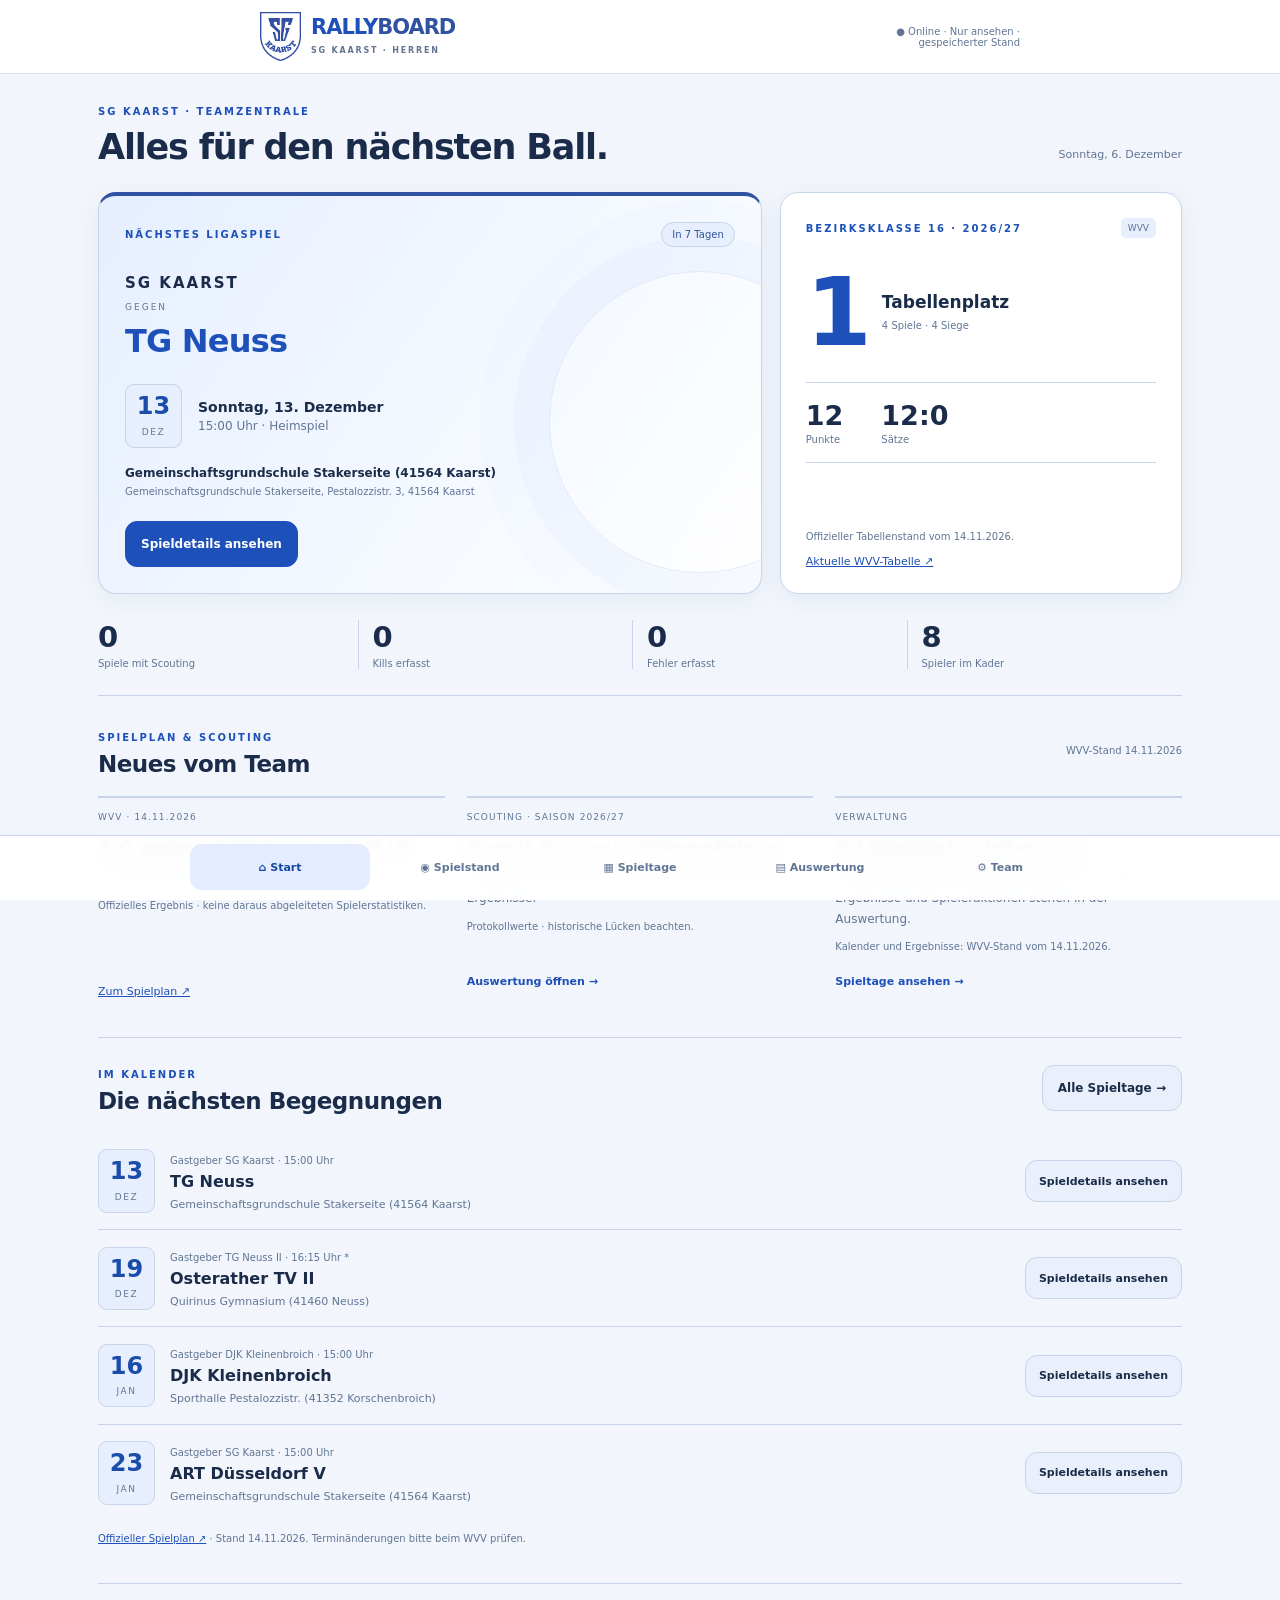
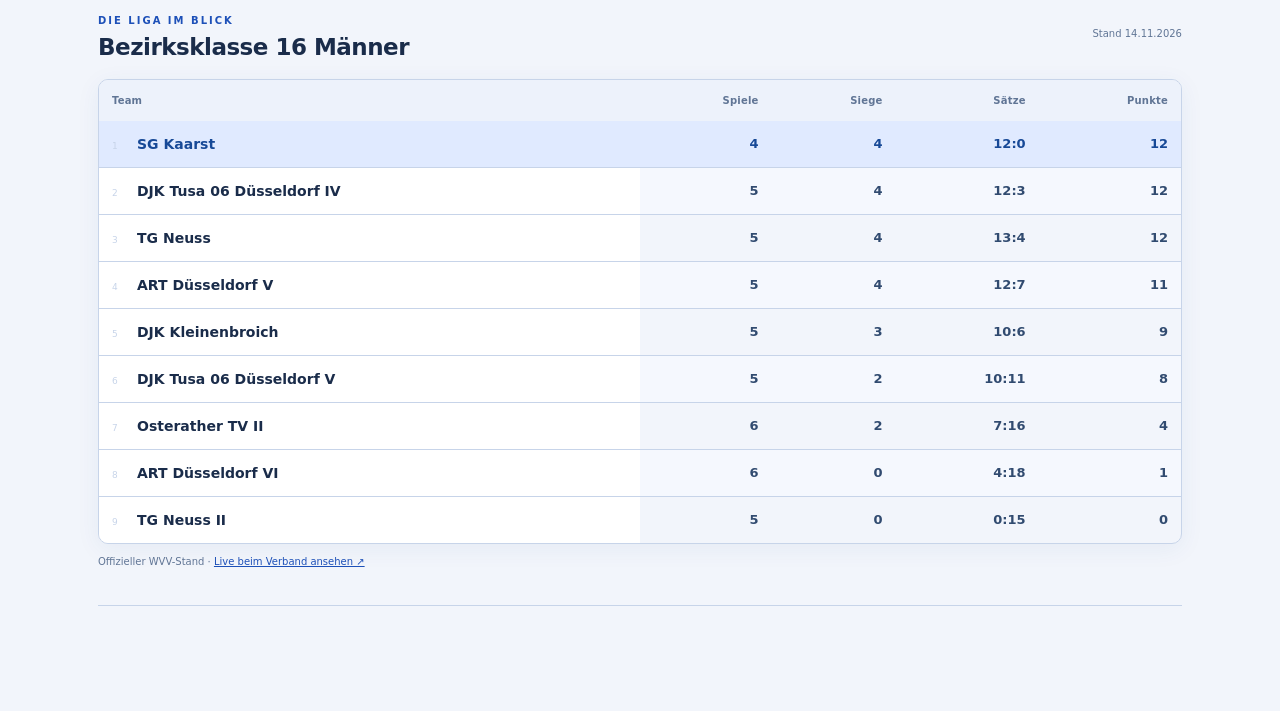
==== commit ada00e4b: "Preserve historical data gaps in public score view and verify spectator UI" ====
--- a/index.html
+++ b/index.html
@@ -1,2 +1,2 @@
-<!doctype html><html lang="de"><head><meta charset="UTF-8"><meta name="viewport" content="width=device-width,initial-scale=1,viewport-fit=cover"><meta name="theme-color" content="#1d50b8"><meta name="apple-mobile-web-app-capable" content="yes"><meta name="apple-mobile-web-app-title" content="RallyBoard"><title>RallyBoard · SG Kaarst</title><link rel="manifest" href="./manifest.webmanifest"><link rel="icon" href="./icon.svg"><link rel="apple-touch-icon" href="./club-logo.png"><link rel="stylesheet" href="./style.css?v=15"></head><body><header><a class="brand" href="./"><img src="./club-logo.png" alt="SG Kaarst"><span class="brand-word">RALLY<span>BOARD</span><small>SG KAARST · HERREN</small></span></a><span id="status" role="status">Speicher wird geöffnet …</span></header><main id="app"></main><nav id="nav" aria-label="Hauptnavigation"></nav><div id="toast" role="status" aria-live="polite"></div><dialog id="sheet"></dialog><script type="module" src="./app.mjs?v=15"></script></body></html>
+<!doctype html><html lang="de"><head><meta charset="UTF-8"><meta name="viewport" content="width=device-width,initial-scale=1,viewport-fit=cover"><meta name="theme-color" content="#1d50b8"><meta name="apple-mobile-web-app-capable" content="yes"><meta name="apple-mobile-web-app-title" content="RallyBoard"><title>RallyBoard · SG Kaarst</title><link rel="manifest" href="./manifest.webmanifest"><link rel="icon" href="./icon.svg"><link rel="apple-touch-icon" href="./club-logo.png"><link rel="stylesheet" href="./style.css?v=16"></head><body><header><a class="brand" href="./"><img src="./club-logo.png" alt="SG Kaarst"><span class="brand-word">RALLY<span>BOARD</span><small>SG KAARST · HERREN</small></span></a><span id="status" role="status">Speicher wird geöffnet …</span></header><main id="app"></main><nav id="nav" aria-label="Hauptnavigation"></nav><div id="toast" role="status" aria-live="polite"></div><dialog id="sheet"></dialog><script type="module" src="./app.mjs?v=16"></script></body></html>
 
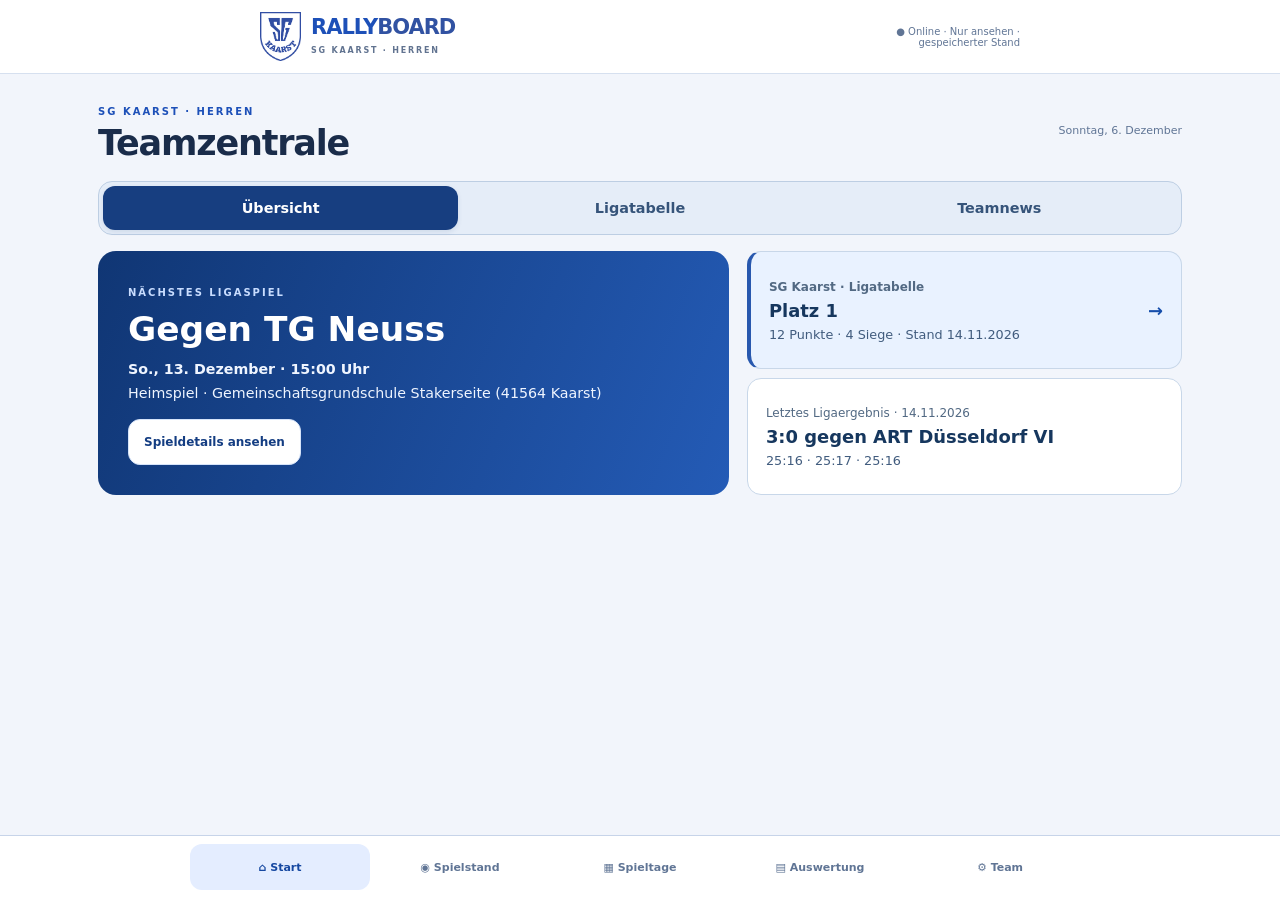
==== commit a16fcfb3: "Make standings, player rates and landscape tracking mobile friendly" ====
--- a/index.html
+++ b/index.html
@@ -1,2 +1,2 @@
-<!doctype html><html lang="de"><head><meta charset="UTF-8"><meta name="viewport" content="width=device-width,initial-scale=1,viewport-fit=cover"><meta name="theme-color" content="#1d50b8"><meta name="apple-mobile-web-app-capable" content="yes"><meta name="apple-mobile-web-app-title" content="RallyBoard"><title>RallyBoard · SG Kaarst</title><link rel="manifest" href="./manifest.webmanifest"><link rel="icon" href="./icon.svg"><link rel="apple-touch-icon" href="./club-logo.png"><link rel="stylesheet" href="./style.css?v=16"></head><body><header><a class="brand" href="./"><img src="./club-logo.png" alt="SG Kaarst"><span class="brand-word">RALLY<span>BOARD</span><small>SG KAARST · HERREN</small></span></a><span id="status" role="status">Speicher wird geöffnet …</span></header><main id="app"></main><nav id="nav" aria-label="Hauptnavigation"></nav><div id="toast" role="status" aria-live="polite"></div><dialog id="sheet"></dialog><script type="module" src="./app.mjs?v=16"></script></body></html>
+<!doctype html><html lang="de"><head><meta charset="UTF-8"><meta name="viewport" content="width=device-width,initial-scale=1,viewport-fit=cover"><meta name="theme-color" content="#1d50b8"><meta name="apple-mobile-web-app-capable" content="yes"><meta name="apple-mobile-web-app-title" content="RallyBoard"><title>RallyBoard · SG Kaarst</title><link rel="manifest" href="./manifest.webmanifest"><link rel="icon" href="./icon.svg"><link rel="apple-touch-icon" href="./club-logo.png"><link rel="stylesheet" href="./style.css?v=19"><link rel="stylesheet" href="./matchday.css?v=19"></head><body><header><a class="brand" href="./"><img src="./club-logo.png" alt="SG Kaarst"><span class="brand-word">RALLY<span>BOARD</span><small>SG KAARST · HERREN</small></span></a><span id="status" role="status">Speicher wird geöffnet …</span></header><main id="app"></main><nav id="nav" aria-label="Hauptnavigation"></nav><div id="toast" role="status" aria-live="polite"></div><dialog id="sheet"></dialog><dialog id="field-overlay" aria-label="Feldtracking"></dialog><script type="module" src="./app.mjs?v=19"></script></body></html>
 
--- a/style.css
+++ b/style.css
@@ -3,7 +3,7 @@
 main.live{padding-top:14px}main.live h1{font-size:23px;white-space:nowrap;overflow:hidden;text-overflow:ellipsis;max-width:100%;margin:7px 0 12px}main.live>.row:first-child>div{flex:1}main.live .player{height:clamp(72px,10.5dvh,98px);padding:12px}main.live .player b{font-size:21px}main.live .player small{font-size:10px}main.live .players{margin:10px 0;gap:8px}main.live .row h3{margin:9px 0}main.live .positions button{padding:7px 2px}main.live .toolbar{margin-top:10px}main.live .toolbar button{font-size:12px;padding:10px 8px}main.live #undo{flex-shrink:0}header{height:74px} @media(max-height:700px){main.live{padding-top:8px}main.live .player{height:68px}main.live .player small{display:none}main.live .positions b{font-size:16px}main.live .toolbar button{min-height:42px}header{height:60px}}
 .danger{color:#b52b37;border-color:#df9da4;background:#fff1ef}.match button{margin-top:5px}
 /* Match analysis: editorial summaries and readable comparison tables. */
-main.analysis{max-width:1120px;padding-top:26px}.analysis-header h1{font-size:36px;margin:8px 0}.analysis-header>p{margin:0 0 22px}.analysis-filters{display:grid;grid-template-columns:1fr 2fr 1fr;gap:12px}.analysis-filters label{margin-top:0}.analysis-filters select{background:#ffffff}.analysis-tabs{display:flex;border-bottom:1px solid #c7d4e9;margin:22px 0 0;gap:8px}.analysis-tabs button{background:none;border:0;border-radius:0;padding:14px 22px;color:#607595;border-bottom:3px solid transparent}.analysis-tabs button.active{color:#1d50b8;border-bottom-color:#1d50b8}.summary-strip{display:grid;grid-template-columns:repeat(4,1fr);border-bottom:1px solid #c7d4e9;padding:25px 0 22px;gap:18px}.summary-strip>div{border-right:1px solid #c7d4e9;padding-right:12px}.summary-strip>div:last-child{border-right:0}.summary-strip span{font-size:12px;color:#607595}.summary-strip b{display:block;font-size:40px;line-height:1.25;letter-spacing:-1.5px;font-weight:800}.summary-strip small{display:block;font-size:10px;color:#607595;margin-top:4px}.data-context{padding:14px 0;border-bottom:1px solid #c7d4e9;font-size:12px}.data-context>div{display:flex;align-items:center;gap:9px;flex-wrap:wrap}.data-context>div>span:last-child{margin-left:auto;color:#607595}.data-context p{margin:6px 0 0;font-size:12px}.context-dot{width:7px;height:7px;flex:none;background:#1d50b8;border-radius:50%}.context-dot.limited{background:#c87818}.data-context summary{min-height:28px;color:#35537d}.data-context details{padding:8px 0 0}.coverage-line{padding:9px 0;border-bottom:1px solid #c7d4e9}.coverage-line b,.coverage-line span{display:block}.coverage-line span{color:#607595;margin-top:3px}.analysis-insights{display:grid;grid-template-columns:repeat(3,minmax(0,1fr));gap:22px;padding:24px 0;border-bottom:1px solid #c7d4e9}.insight-label{text-transform:uppercase;letter-spacing:1px;font-size:9px;color:#607595}.analysis-insights h3{font-size:22px;letter-spacing:-.5px;margin:9px 0;color:#193b76}.analysis-insights p{font-size:12px;margin:0;line-height:1.65}.analysis-insights p b{color:#294a76}.analysis-grid{display:grid;grid-template-columns:1.1fr 1fr;gap:34px}.analysis-section{padding:24px 0;border-bottom:1px solid #c7d4e9;min-width:0}.section-heading{display:flex;align-items:center;justify-content:space-between;gap:14px;margin-bottom:18px}.section-heading h2{font-size:23px;letter-spacing:-.5px;margin:6px 0 0}.section-heading>.number-tag{white-space:nowrap;background:#e9f0fd;color:#1d50b8;border:1px solid #c7d4e9;border-radius:30px;padding:7px 11px;font-size:11px}.section-heading button{font-size:12px;white-space:nowrap}.section-heading label{margin:0 0 4px;font-size:10px}.section-heading select{padding:8px;font-size:12px;min-width:140px}.error-distribution-row{margin:16px 0}.error-distribution-row .row>b{font-size:13px}.error-distribution-row strong{color:#a9452b;font-size:17px}.error-track{background:#edf1f8;border-radius:3px;height:7px;margin:8px 0 5px;overflow:hidden}.error-track span{display:block;height:100%;background:#d8775c;border-radius:3px}.error-distribution-row>small{font-size:10px}.distribution-court{display:grid;grid-template-columns:repeat(3,1fr);grid-template-rows:auto 1fr 1fr;border:1px solid #c7d4e9;background:linear-gradient(160deg,#edf3ff,#f8faff);padding:8px;gap:7px;min-height:266px}.court-net{grid-column:1/-1;border-bottom:3px double #607595;text-align:center;letter-spacing:4px;color:#607595;font-size:8px;padding:4px 0 7px}.court-position{display:flex;flex-direction:column;align-items:center;justify-content:center;border:1px solid #c7d4e9;border-radius:5px;min-height:90px}.court-position small{font-size:10px;color:#607595}.court-position b{font-size:28px;color:#194da9;line-height:1.3}.court-position span{font-size:11px;color:#607595}.court-pos-5{grid-column:1}.court-pos-6{grid-column:2}.rate-explainer{display:flex;align-items:center;gap:16px;border:1px solid #c7d4e9;border-radius:12px;background:#f6f8fd;padding:17px 20px;margin:22px 0}.rate-symbol{font-size:29px;font-weight:800;color:#9c6a12}.rate-explainer h3{margin:0 0 5px;font-size:15px}.rate-explainer p{font-size:12px;line-height:1.6;margin:0}.rate-value{font-size:35px;color:#607595;margin-left:auto;padding-left:8px}.table-hint{display:flex;justify-content:space-between;gap:12px;margin:0 0 10px;font-size:10px;color:#607595}.table-hint>span:last-child{white-space:nowrap}.table-scroll{overflow:auto;border:1px solid #c7d4e9;border-radius:10px;scrollbar-color:#c7d4e9 #f0f4fa;scrollbar-width:thin}.data-table{width:100%;border-collapse:separate;border-spacing:0;font-variant-numeric:tabular-nums;min-width:650px}.data-table th,.data-table td{padding:15px 13px;text-align:right;border-bottom:1px solid #c7d4e9;white-space:nowrap;font-size:13px}.data-table thead th{background:#edf2fb;color:#607595;font-size:10px;font-weight:650;letter-spacing:.2px}.data-table th:first-child{text-align:left;position:sticky;left:0;background:#ffffff;z-index:1;min-width:145px}.data-table thead th:first-child{background:#edf2fb;z-index:2}.data-table tbody th{font-size:14px;font-weight:650}.data-table tbody tr:nth-child(even) td{background:#f5f8fe}.data-table tbody tr:hover td,.data-table tbody tr:hover th{background:#eaf1fc}.data-table tr:last-child td,.data-table tr:last-child th{border-bottom:0}.data-table td{color:#314b70;font-weight:600}.data-table td.cell-good{color:#1d50b8}.data-table td.cell-error{color:#ac3f29;background:#fff2ee}.data-table sup{font-size:10px;color:#9a6b21;margin-left:2px}.table-rank{font-size:9px;color:#c7d4e9;display:inline-block;min-width:25px;font-weight:500}.table-note{font-size:10px;line-height:1.7;margin:11px 0 0;color:#607595}.missing{color:#c7d4e9}.unassigned{display:flex;justify-content:space-between;gap:12px;background:#fff7e8;padding:12px 14px;border-left:3px solid #d6b16a;border-radius:4px;margin-top:14px;font-size:11px}.unassigned b{color:#91621b}.unassigned span{color:#7f6538}.table-groups{display:flex;gap:7px;margin-bottom:18px;flex-wrap:wrap}.table-groups button{background:#ffffff;font-size:11px;padding:10px 14px;min-height:40px}.table-groups .active{background:#1d50b8;color:#ffffff;border-color:#1d50b8}.set-table{min-width:930px}.set-table tbody th small,.set-table tbody th b{display:block}.set-table tbody th small{font-size:9px;font-weight:400;max-width:190px;overflow:hidden;text-overflow:ellipsis}.set-table tbody th b{font-size:13px;margin-top:3px}.analysis-export{display:flex;align-items:center;gap:9px;padding:24px 0;flex-wrap:wrap}.analysis-export>div{margin-right:auto}.analysis-export b,.analysis-export small{display:block}.analysis-export b{font-size:13px}.analysis-export small{font-size:10px;margin-top:4px}.analysis-export button{font-size:11px}.analysis-empty{padding:28px 0;line-height:1.7;color:#607595}.sr-only{position:absolute;width:1px;height:1px;padding:0;margin:-1px;overflow:hidden;clip:rect(0,0,0,0);white-space:nowrap;border:0}
+main.analysis{max-width:1120px;padding-top:26px}.analysis-header h1{font-size:36px;margin:8px 0}.analysis-header>p{margin:0 0 22px}.analysis-filters{display:grid;grid-template-columns:1fr 2fr 1fr;gap:12px}.analysis-filters label{margin-top:0}.analysis-filters select{background:#ffffff}.analysis-tabs{display:flex;border-bottom:1px solid #c7d4e9;margin:22px 0 0;gap:8px}.analysis-tabs button{background:none;border:0;border-radius:0;padding:14px 22px;color:#607595;border-bottom:3px solid transparent}.analysis-tabs button.active{color:#1d50b8;border-bottom-color:#1d50b8}.summary-strip{display:grid;grid-template-columns:repeat(4,1fr);border-bottom:1px solid #c7d4e9;padding:25px 0 22px;gap:18px}.summary-strip>div{border-right:1px solid #c7d4e9;padding-right:12px}.summary-strip>div:last-child{border-right:0}.summary-strip span{font-size:12px;color:#607595}.summary-strip b{display:block;font-size:40px;line-height:1.25;letter-spacing:-1.5px;font-weight:800}.summary-strip small{display:block;font-size:10px;color:#607595;margin-top:4px}.data-context{padding:14px 0;border-bottom:1px solid #c7d4e9;font-size:12px}.data-context>div{display:flex;align-items:center;gap:9px;flex-wrap:wrap}.data-context>div>span:last-child{margin-left:auto;color:#607595}.data-context p{margin:6px 0 0;font-size:12px}.context-dot{width:7px;height:7px;flex:none;background:#1d50b8;border-radius:50%}.context-dot.limited{background:#c87818}.data-context summary{min-height:28px;color:#35537d}.data-context details{padding:8px 0 0}.coverage-line{padding:9px 0;border-bottom:1px solid #c7d4e9}.coverage-line b,.coverage-line span{display:block}.coverage-line span{color:#607595;margin-top:3px}.analysis-insights{display:grid;grid-template-columns:repeat(3,minmax(0,1fr));gap:22px;padding:24px 0;border-bottom:1px solid #c7d4e9}.insight-label{text-transform:uppercase;letter-spacing:1px;font-size:9px;color:#607595}.analysis-insights h3{font-size:22px;letter-spacing:-.5px;margin:9px 0;color:#193b76}.analysis-insights p{font-size:12px;margin:0;line-height:1.65}.analysis-insights p b{color:#294a76}.analysis-grid{display:grid;grid-template-columns:1.1fr 1fr;gap:34px}.analysis-section{padding:24px 0;border-bottom:1px solid #c7d4e9;min-width:0}.section-heading{display:flex;align-items:center;justify-content:space-between;gap:14px;margin-bottom:18px}.section-heading h2{font-size:23px;letter-spacing:-.5px;margin:6px 0 0}.section-heading>.number-tag{white-space:nowrap;background:#e9f0fd;color:#1d50b8;border:1px solid #c7d4e9;border-radius:30px;padding:7px 11px;font-size:11px}.section-heading button{font-size:12px;white-space:nowrap}.section-heading label{margin:0 0 4px;font-size:10px}.section-heading select{padding:8px;font-size:12px;min-width:140px}.error-distribution-row{margin:16px 0}.error-distribution-row .row>b{font-size:13px}.error-distribution-row strong{color:#a9452b;font-size:17px}.error-track{background:#edf1f8;border-radius:3px;height:7px;margin:8px 0 5px;overflow:hidden}.error-track span{display:block;height:100%;background:#d8775c;border-radius:3px}.error-distribution-row>small{font-size:10px}.distribution-court{display:grid;grid-template-columns:repeat(3,1fr);grid-template-rows:auto 1fr 1fr;border:1px solid #c7d4e9;background:linear-gradient(160deg,#edf3ff,#f8faff);padding:8px;gap:7px;min-height:266px}.court-net{grid-column:1/-1;border-bottom:3px double #607595;text-align:center;letter-spacing:4px;color:#607595;font-size:8px;padding:4px 0 7px}.court-position{display:flex;flex-direction:column;align-items:center;justify-content:center;border:1px solid #c7d4e9;border-radius:5px;min-height:90px}.court-position small{font-size:10px;color:#607595}.court-position b{font-size:28px;color:#194da9;line-height:1.3}.court-position span{font-size:11px;color:#607595}.court-pos-5{grid-column:3;grid-row:3}.court-pos-6{grid-column:2;grid-row:3}.rate-explainer{display:flex;align-items:center;gap:16px;border:1px solid #c7d4e9;border-radius:12px;background:#f6f8fd;padding:17px 20px;margin:22px 0}.rate-symbol{font-size:29px;font-weight:800;color:#9c6a12}.rate-explainer h3{margin:0 0 5px;font-size:15px}.rate-explainer p{font-size:12px;line-height:1.6;margin:0}.rate-value{font-size:35px;color:#607595;margin-left:auto;padding-left:8px}.table-hint{display:flex;justify-content:space-between;gap:12px;margin:0 0 10px;font-size:10px;color:#607595}.table-hint>span:last-child{white-space:nowrap}.table-scroll{overflow:auto;border:1px solid #c7d4e9;border-radius:10px;scrollbar-color:#c7d4e9 #f0f4fa;scrollbar-width:thin}.data-table{width:100%;border-collapse:separate;border-spacing:0;font-variant-numeric:tabular-nums;min-width:650px}.data-table th,.data-table td{padding:15px 13px;text-align:right;border-bottom:1px solid #c7d4e9;white-space:nowrap;font-size:13px}.data-table thead th{background:#edf2fb;color:#607595;font-size:10px;font-weight:650;letter-spacing:.2px}.data-table th:first-child{text-align:left;position:sticky;left:0;background:#ffffff;z-index:1;min-width:145px}.data-table thead th:first-child{background:#edf2fb;z-index:2}.data-table tbody th{font-size:14px;font-weight:650}.data-table tbody tr:nth-child(even) td{background:#f5f8fe}.data-table tbody tr:hover td,.data-table tbody tr:hover th{background:#eaf1fc}.data-table tr:last-child td,.data-table tr:last-child th{border-bottom:0}.data-table td{color:#314b70;font-weight:600}.data-table td.cell-good{color:#1d50b8}.data-table td.cell-error{color:#ac3f29;background:#fff2ee}.data-table sup{font-size:10px;color:#9a6b21;margin-left:2px}.table-rank{font-size:9px;color:#c7d4e9;display:inline-block;min-width:25px;font-weight:500}.table-note{font-size:10px;line-height:1.7;margin:11px 0 0;color:#607595}.missing{color:#c7d4e9}.unassigned{display:flex;justify-content:space-between;gap:12px;background:#fff7e8;padding:12px 14px;border-left:3px solid #d6b16a;border-radius:4px;margin-top:14px;font-size:11px}.unassigned b{color:#91621b}.unassigned span{color:#7f6538}.table-groups{display:flex;gap:7px;margin-bottom:18px;flex-wrap:wrap}.table-groups button{background:#ffffff;font-size:11px;padding:10px 14px;min-height:40px}.table-groups .active{background:#1d50b8;color:#ffffff;border-color:#1d50b8}.set-table{min-width:930px}.set-table tbody th small,.set-table tbody th b{display:block}.set-table tbody th small{font-size:9px;font-weight:400;max-width:190px;overflow:hidden;text-overflow:ellipsis}.set-table tbody th b{font-size:13px;margin-top:3px}.analysis-export{display:flex;align-items:center;gap:9px;padding:24px 0;flex-wrap:wrap}.analysis-export>div{margin-right:auto}.analysis-export b,.analysis-export small{display:block}.analysis-export b{font-size:13px}.analysis-export small{font-size:10px;margin-top:4px}.analysis-export button{font-size:11px}.analysis-empty{padding:28px 0;line-height:1.7;color:#607595}.sr-only{position:absolute;width:1px;height:1px;padding:0;margin:-1px;overflow:hidden;clip:rect(0,0,0,0);white-space:nowrap;border:0}
 @media(max-width:700px){main.analysis{padding-top:20px}.analysis-header h1{font-size:29px}.analysis-header>p{font-size:12px}.analysis-filters{grid-template-columns:1fr 1fr;gap:10px}.analysis-filters>div:nth-child(2){grid-column:1/-1;grid-row:2}.analysis-filters select{font-size:13px;padding:10px}.analysis-tabs{gap:0;margin-top:20px}.analysis-tabs button{flex:1;font-size:12px;padding:12px 7px}.summary-strip{gap:20px 15px;grid-template-columns:1fr 1fr;padding:20px 0}.summary-strip>div:nth-child(2){border-right:0}.summary-strip b{font-size:34px}.summary-strip small{font-size:9px}.data-context>div>span:last-child{margin-left:16px;font-size:10px}.analysis-insights{grid-template-columns:1fr;gap:17px;padding:20px 0}.analysis-insights>div{padding-left:12px;border-left:2px solid #c7d4e9}.analysis-insights h3{font-size:20px;margin:6px 0}.analysis-grid{grid-template-columns:1fr;gap:0}.section-heading h2{font-size:20px}.section-heading button{white-space:normal;font-size:10px;padding:9px}.rate-explainer{gap:10px;padding:14px 12px}.rate-symbol{font-size:24px}.rate-explainer h3{font-size:13px}.rate-explainer p{font-size:11px}.rate-value{display:none}.unassigned{flex-direction:column;gap:4px}.data-table th,.data-table td{padding:13px 11px}.data-table th:first-child{min-width:125px}.table-hint{font-size:9px}.section-heading select{min-width:120px;font-size:11px}.analysis-export>div{width:100%;margin-bottom:4px}.analysis-export button{flex:1}.distribution-court{min-height:240px}}
 .players-table{table-layout:fixed}.players-table th:first-child{width:145px;min-width:145px;max-width:145px;box-shadow:3px 0 0 #b4c7e855}.players-table.table-positive,.players-table.table-errors{min-width:940px}@media(max-width:700px){.players-table th:first-child{width:125px;min-width:125px;max-width:125px}}
 /* Team home: fixture-led club overview with factual news and league context. */
--- a/matchday.css
+++ b/matchday.css
@@ -0,0 +1,46 @@
+:root{--match-ink:#102f59;--match-line:#c7d8ed;--match-accent:#174fa7}
+#field-overlay{position:fixed;inset:0;margin:0;width:100%;height:100dvh;max-height:100%;max-width:100%;border:0;border-radius:0;padding:0;overflow:hidden;background:#f0f5fb}
+#field-overlay iframe{display:block;border:0;width:100%;height:100%}
+#field-overlay::backdrop{background:#12274c}
+.report-scores{display:flex;gap:8px;flex-wrap:wrap;margin:12px 0}.report-scores span{display:inline-flex;gap:7px;align-items:center;padding:7px 10px;color:#294d7b;background:#edf4fc;border:1px solid #c5d8ec;border-radius:10px;font-size:12px}.report-scores b{font-variant-numeric:tabular-nums}
+.mode-options{display:grid;gap:12px;margin:20px 0 5px}.mode-options button{display:grid;gap:5px;padding:16px;text-align:left;border-radius:14px}.mode-options small{color:inherit;font-size:13px;font-weight:450}
+.field-resume,.field-report{color:var(--match-ink);margin:16px 0;border:1px solid var(--match-line);border-radius:18px;background:#fff;padding:clamp(16px,3vw,28px)}
+.field-resume>b{display:block;margin:12px 0 20px;color:var(--match-accent);font-size:clamp(2.5rem,8vw,4rem);font-variant-numeric:tabular-nums}
+.field-report-head small{font-size:13px;color:#45658b}.field-report h2{margin:5px 0 15px}.field-report h3{font-size:1rem;margin:20px 0 10px}.field-report li{line-height:1.55;padding:3px 0}.field-report ul{padding-left:20px}
+.phase-rates{display:grid;grid-template-columns:repeat(4,minmax(0,1fr));gap:10px}.phase-rates article{background:#edf4fc;padding:14px;border-radius:12px;display:grid;gap:5px}.phase-rates span{font-size:14px;color:#264c80;font-weight:650}.phase-rates strong{font-size:clamp(24px,4vw,32px);line-height:1.05;font-variant-numeric:tabular-nums}.phase-rates small{color:#456181;font-size:12px}
+.analysis-filters>div{min-width:0}.analysis-filters select{max-width:100%}
+@media(max-width:620px){.phase-rates{grid-template-columns:repeat(2,minmax(0,1fr))}.field-report{padding:16px}.analysis-filters{display:grid;grid-template-columns:1fr 1fr}.analysis-filters>div:nth-child(2){grid-column:1/-1;grid-row:1}.analysis-tabs button,.table-groups button,#nav button{min-height:44px}#app{padding-bottom:calc(82px + env(safe-area-inset-bottom))}#sheet input,#sheet select,.analysis-filters select{font-size:16px}}
+@media(min-width:760px){#app.analysis{max-width:1140px;margin-inline:auto}.analysis-filters{display:grid;grid-template-columns:1fr minmax(260px,2fr) 1fr}.field-report .table-scroll{max-width:100%}}
+
+.home-heading{align-items:center;margin-bottom:14px}.home-heading h1{margin:4px 0;line-height:1.15}
+.home-switch{display:flex;gap:4px;padding:4px;border:1px solid #bdcee3;border-radius:14px;background:#e5edf8;margin-bottom:16px}
+.home-switch button{flex:1;min-width:0;padding:9px 5px;min-height:44px;border:0;background:transparent;color:#36547a;font-size:.9rem}
+.home-switch [aria-pressed=true]{background:#173e80;color:white;box-shadow:0 2px 5px #193d771c}
+.home-feature-grid{grid-template-columns:minmax(0,1.45fr) minmax(0,1fr);align-items:stretch}
+.home-game{border-radius:18px;padding:clamp(18px,3vw,30px);background:linear-gradient(112deg,#103674,#245bb6);color:white;align-content:center}
+.home-game .eyebrow{color:#c9ddff}.home-game h2{font-size:clamp(1.45rem,3vw,2.15rem);color:white;margin:10px 0;line-height:1.14}
+.home-game>b,.home-game p{font-size:.89rem;color:#eff5ff}.home-game p{margin:5px 0 0}.home-game small{display:block;margin-top:8px;font-size:.74rem;color:#dfebfc}
+.home-game .next-actions{margin-top:14px;display:flex;flex-wrap:wrap}.home-game button{background:#fff;color:#143d82;border:1px solid #d6e4fa}.home-game button:disabled{color:#e1ebfc;background:transparent;opacity:1;border-color:#809ec9}
+.home-facts,.player-list{display:grid;gap:9px}.home-fact{display:grid;align-content:center;gap:4px;text-align:left;background:#fff;padding:14px 18px;border:1px solid #c8d7e9;border-radius:14px;min-width:0;}
+.home-fact small,.set-card>small{font-size:.75rem;color:#526983}.home-fact strong{font-size:1.12rem;line-height:1.25;color:#16375e}.home-fact>span{font-size:.8rem;color:#415c7e;font-weight:450}.home-fact button{justify-self:start}
+.rank-link{border-left:4px solid #2858ae;background:#e9f2ff}.rank-link strong{display:flex;justify-content:space-between}.rank-link strong span{color:#164eab}
+.home-panel,.analysis-section{border:1px solid #cbd9e8;border-radius:16px;padding:clamp(14px,2.5vw,24px);background:#fff;min-width:0}.home-panel h2{margin:5px 0}.home-panel>a{display:inline-block;padding:12px 0;font-weight:650}
+.compact-league{width:100%;border-collapse:collapse;font-size:.9rem;font-variant-numeric:tabular-nums}.compact-league th,.compact-league td{text-align:center;padding:10px 4px;border-bottom:1px solid #d9e3f0}.compact-league thead{background:#183d79;color:white}.compact-league th:nth-child(2){text-align:left;overflow-wrap:anywhere}.compact-league tbody th{font-weight:600}.compact-league .own-club{background:#e4efff;color:#163f83}
+.analysis-tabs{margin-bottom:14px}.analysis-tabs .active{font-weight:750}.analysis-section{margin:14px 0}.analysis-grid{align-items:start}.analysis-grid .analysis-section{height:auto}
+.player-card,.set-card{min-width:0;border:1px solid #c7d8e9;border-radius:12px;background:#fff}.player-card[open]{border-color:#80a7d8}.player-card summary{display:flex;align-items:center;gap:8px;min-height:52px;padding:10px 14px;cursor:pointer;list-style:none}.player-card summary::-webkit-details-marker{display:none}.player-card summary>span{font-size:1rem;font-weight:750;overflow-wrap:anywhere}.player-card summary small{font-size:.8rem;color:#3e5877;margin-left:auto;white-space:nowrap}.player-card summary::after{content:'+';font-size:1.15rem;color:#2859a7}.player-card[open] summary{background:#eaf2ff;border-radius:12px 12px 0 0}.player-card[open] summary::after{content:'−'}.player-body{padding:12px}.player-body h3{font-size:.88rem;margin:14px 0 8px}
+.stat-values{display:grid;grid-template-columns:repeat(auto-fit,minmax(min(100%,125px),1fr));gap:7px;margin:0}.stat-values>div{min-width:0;padding:9px 10px;background:#f1f5fa;border-radius:8px}.stat-values dt{font-size:.76rem;font-weight:600;color:#455c77;overflow-wrap:anywhere}.stat-values dd{margin:3px 0 0;color:#173969;font-weight:750;font-size:1.18rem;font-variant-numeric:tabular-nums}.stat-values small{display:block;color:#476081;font-weight:450;font-size:.74rem;margin-top:2px}.contact-rates>div{background:#eaf3ff}.share-line{font-size:.84rem;color:#365579}.set-cards{display:grid;grid-template-columns:repeat(auto-fit,minmax(min(100%,265px),1fr));gap:10px}.set-card{padding:12px}.set-card h3{margin:5px 0 12px}.players-jump{display:block;margin:14px 0;background:#163f83;color:white}.match[data-state]{border-left:4px solid #6495d1}.match[data-state=live]{border-left-color:#1b7970}.match[data-state=done]{border-left-color:#8798ad}
+@media(max-width:700px){
+ .home-heading{display:flex}.home-heading>small{max-width:40%;text-align:right;font-size:.75rem}.home-feature-grid{grid-template-columns:1fr;gap:10px}
+ .analysis-section .section-heading{flex-wrap:wrap;gap:9px}.table-groups{display:flex;flex-wrap:wrap}.table-groups button{flex:1 1 auto;white-space:normal}
+ .stat-values{grid-template-columns:repeat(2,minmax(0,1fr))}.home-panel .fixture-list-item{min-width:0}.compact-league{font-size:.78rem}
+}
+@media(orientation:landscape) and (max-height:550px){
+ body>header{height:50px;padding-block:3px}.brand img{max-height:39px;width:auto}
+ #app{padding-top:12px;padding-inline:max(16px,env(safe-area-inset-left)) max(16px,env(safe-area-inset-right));padding-bottom:calc(65px + env(safe-area-inset-bottom))}
+ #nav{padding-block:3px max(3px,env(safe-area-inset-bottom));padding-inline:max(10px,env(safe-area-inset-left)) max(10px,env(safe-area-inset-right))}#nav button{min-height:44px;padding-block:5px}
+ #sheet{max-height:calc(100dvh - 16px);overflow:auto}
+}
+
+.match[data-state]{padding-inline:14px;background:#fff;border-radius:10px;margin-block:9px}.compact-league td:first-child{color:#49617d;font-size:.83em}
+
+#stats-filters{background:white;border:1px solid #c8d7e9;border-radius:12px;margin-top:12px}#stats-filters summary{display:flex;align-items:center;gap:10px;cursor:pointer;padding:12px;min-height:46px;list-style:none}#stats-filters summary::-webkit-details-marker{display:none}#stats-filters summary>b{font-size:.88rem;color:#1b4384}#stats-filters summary span{font-size:.8rem;color:#4b607c}#stats-filters summary::after{content:"+";margin-left:auto}#stats-filters[open] summary::after{content:"−"}#stats-filters .analysis-filters{padding:0 12px 12px}.player-body .share-line{margin:0 0 10px}.player-body .contact-rates{margin-bottom:10px}.analysis-section .table-groups button{padding-inline:8px}
